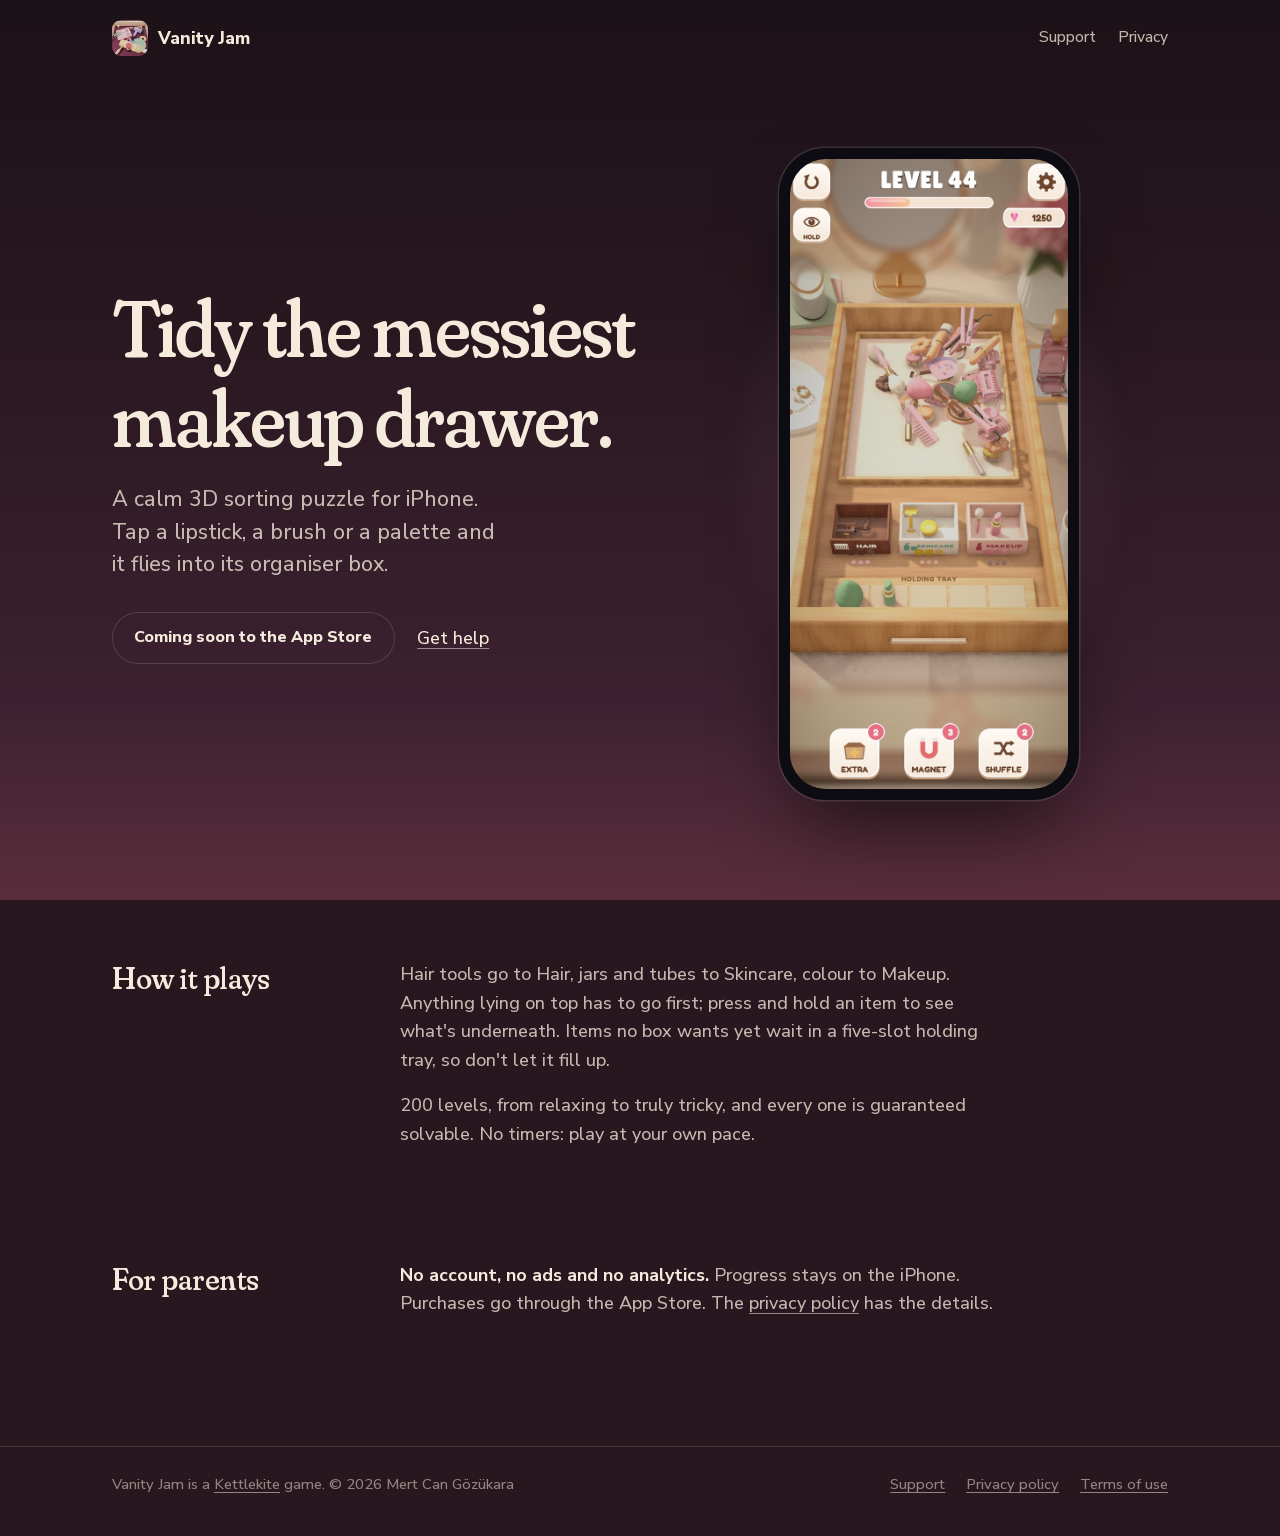
==== index.html @ f61eae86 "vanityjam.kettlekite.com: first version Co-Authored-By: Claude Opus 5.5 <noreply@anthropic.com>" ====
<!doctype html>
<html lang="en">
<head>
<meta charset="utf-8">
<meta name="viewport" content="width=device-width, initial-scale=1">
<title>Vanity Jam</title>
<meta name="description" content="Tidy the messiest makeup drawer: a calm 3D sorting puzzle for iPhone, by Kettlekite.">
<meta name="theme-color" content="#1b1217">
<link rel="icon" href="/assets/icon.png" type="image/png">
<link rel="apple-touch-icon" href="/assets/icon.png">
<link rel="preload" href="/assets/fonts/fraunces-latin.woff2" as="font" type="font/woff2" crossorigin>
<link rel="stylesheet" href="/assets/fonts/fonts.css">
<link rel="stylesheet" href="/assets/kk.css">
<link rel="stylesheet" href="/assets/theme.css">
</head>
<body>
<header class="wrap bar">
  <a class="brand" href="/"><img src="/assets/icon.png" alt="" width="36" height="36">Vanity Jam</a>
  <nav class="nav" aria-label="Site">
    <a href="/support">Support</a>
    <a href="/privacy">Privacy</a>
  </nav>
</header>

<main>
  <section class="wrap hero">
    <div>
      <h1>Tidy the messiest makeup drawer.</h1>
      <p class="lede">A calm 3D sorting puzzle for iPhone. Tap a lipstick, a brush or a palette and it flies into its organiser box.</p>
      <div class="actions">
        <span class="pill ghost">Coming soon to the App Store</span>
        <a href="/support">Get help</a>
      </div>
    </div>
    <div class="stage">
      <div class="phone"><img src="/assets/level.jpg" alt="Level 44 of Vanity Jam: a cluttered drawer of makeup and hair tools above three organiser boxes and a holding tray." width="660" height="1434"></div>
    </div>
  </section>

  <section class="wrap section split">
    <h2>How it plays</h2>
    <div class="body">
      <p>Hair tools go to Hair, jars and tubes to Skincare, colour to Makeup. Anything lying on top has to go first; press and hold an item to see what's underneath. Items no box wants yet wait in a five-slot holding tray, so don't let it fill up.</p>
      <p>200 levels, from relaxing to truly tricky, and every one is guaranteed solvable. No timers: play at your own pace.</p>
    </div>
  </section>

  <section class="wrap section split">
    <h2>For parents</h2>
    <div class="body">
      <p><strong>No account, no ads and no analytics.</strong> Progress stays on the iPhone. Purchases go through the App Store. The <a href="/privacy">privacy policy</a> has the details.</p>
    </div>
  </section>
</main>

<footer class="foot">
  <div class="wrap">
    <p>Vanity Jam is a <a href="https://kettlekite.com">Kettlekite</a> game. © 2026 Mert Can Gözükara</p>
    <ul>
      <li><a href="/support">Support</a></li>
      <li><a href="/privacy">Privacy policy</a></li>
      <li><a href="/terms">Terms of use</a></li>
    </ul>
  </div>
</footer>
</body>
</html>
---- assets/fonts/fonts.css ----
/* Fraunces and Nunito Sans (SIL Open Font License 1.1), self-hosted so no visitor request leaves kettlekite.com. */
@font-face { font-family: "Fraunces"; font-style: normal; font-weight: 400 700; font-display: swap; src: url("/assets/fonts/fraunces-latin-ext.woff2") format("woff2"); unicode-range: U+0100-02BA, U+02BD-02C5, U+02C7-02CC, U+02CE-02D7, U+02DD-02FF, U+0304, U+0308, U+0329, U+1D00-1DBF, U+1E00-1E9F, U+1EF2-1EFF, U+2020, U+20A0-20AB, U+20AD-20C4, U+2113, U+2C60-2C7F, U+A720-A7FF; }
@font-face { font-family: "Fraunces"; font-style: normal; font-weight: 400 700; font-display: swap; src: url("/assets/fonts/fraunces-latin.woff2") format("woff2"); unicode-range: U+0000-00FF, U+0131, U+0152-0153, U+02BB-02BC, U+02C6, U+02DA, U+02DC, U+0304, U+0308, U+0329, U+2000-206F, U+20AC, U+2122, U+2191, U+2193, U+2212, U+2215, U+FEFF, U+FFFD; }
@font-face { font-family: "Nunito Sans"; font-style: normal; font-weight: 400 800; font-display: swap; src: url("/assets/fonts/nunito-sans-latin-ext.woff2") format("woff2"); unicode-range: U+0100-02BA, U+02BD-02C5, U+02C7-02CC, U+02CE-02D7, U+02DD-02FF, U+0304, U+0308, U+0329, U+1D00-1DBF, U+1E00-1E9F, U+1EF2-1EFF, U+2020, U+20A0-20AB, U+20AD-20C4, U+2113, U+2C60-2C7F, U+A720-A7FF; }
@font-face { font-family: "Nunito Sans"; font-style: normal; font-weight: 400 800; font-display: swap; src: url("/assets/fonts/nunito-sans-latin.woff2") format("woff2"); unicode-range: U+0000-00FF, U+0131, U+0152-0153, U+02BB-02BC, U+02C6, U+02DA, U+02DC, U+0304, U+0308, U+0329, U+2000-206F, U+20AC, U+2122, U+2191, U+2193, U+2212, U+2215, U+FEFF, U+FFFD; }
---- assets/kk.css ----
/* Kettlekite shared base: dusk for the ground (the hour the kettle goes on), ivory for the words,
   the kite's gold as the one accent. Every Kettlekite site copies this file (scripts/sync-shared.sh);
   a game site sets its own --glow / --accent in theme.css and nothing else. */
:root {
  --dusk-0: #171b38;
  --dusk-1: #222650;
  --dusk-2: #3a3260;
  --plum: #57405f;
  --ember: #e9a06b;
  --ivory: #f4ebdd;
  --ivory-2: rgba(244, 235, 221, 0.76);
  --ivory-3: rgba(244, 235, 221, 0.52);
  --line: rgba(244, 235, 221, 0.15);
  --well: rgba(244, 235, 221, 0.06);
  --gold: #f2c46b;
  --teal: #7fc8bd;
  --glow: rgba(233, 160, 107, 0.28);
  --accent: var(--gold);
  --measure: 38rem;
  --gutter: clamp(1.25rem, 5vw, 3rem);
  --display: "Fraunces", "Iowan Old Style", "Palatino", Georgia, serif;
  --body: "Nunito Sans", ui-rounded, system-ui, sans-serif;
}

*, *::before, *::after { box-sizing: border-box; }
html { -webkit-text-size-adjust: 100%; text-size-adjust: 100%; color-scheme: dark; }
body {
  margin: 0;
  min-height: 100vh;
  display: flex;
  flex-direction: column;
  font: 500 1.125rem/1.6 var(--body);
  color: var(--ivory);
  background: var(--dusk-1) linear-gradient(180deg, var(--dusk-0) 0%, var(--dusk-1) 34%, var(--dusk-2) 78%, var(--plum) 100%) fixed;
}
img, svg { display: block; max-width: 100%; }
a { color: inherit; text-decoration-thickness: 1px; text-underline-offset: 0.2em; text-decoration-color: var(--ivory-3); }
a:hover { text-decoration-color: var(--accent); }
:focus-visible { outline: 2px solid var(--accent); outline-offset: 3px; border-radius: 6px; }
h1, h2, h3 { margin: 0; line-height: 1.12; text-wrap: balance; font-family: var(--display); font-weight: 500; font-variation-settings: "opsz" 144; }
h1 { letter-spacing: -0.025em; }
h2 { font-size: clamp(1.7rem, 3.6vw, 2.4rem); letter-spacing: -0.015em; }
h3 { font-size: 1.25rem; font-weight: 600; font-variation-settings: "opsz" 36; }
p { margin: 0 0 1rem; }
.wrap { width: 100%; max-width: 72rem; margin: 0 auto; padding: 0 var(--gutter); }
main { flex: 1; }
.lede { color: var(--ivory-2); font-size: clamp(1.15rem, 2.2vw, 1.35rem); line-height: 1.5; max-width: 30ch; }
.quiet { color: var(--ivory-3); font-size: 0.95rem; }

/* Top bar */
.bar { display: flex; align-items: center; justify-content: space-between; gap: 1rem; padding-top: 1.25rem; padding-bottom: 1.25rem; }
.brand { display: inline-flex; align-items: center; gap: 0.6rem; font-weight: 800; font-size: 1.1rem; text-decoration: none; }
.brand img { width: 36px; height: 36px; border-radius: 9px; }
.nav { display: flex; gap: 1.4rem; font-size: 0.98rem; color: var(--ivory-2); }
.nav a { text-decoration: none; }
.nav a:hover { color: var(--ivory); }

/* Buttons: one ivory pill, everything else a plain link */
.actions { display: flex; flex-wrap: wrap; align-items: center; gap: 0.9rem 1.4rem; margin-top: 2rem; }
.pill {
  display: inline-flex; align-items: center; gap: 0.5rem;
  padding: 0.8rem 1.4rem; border-radius: 999px;
  background: var(--ivory); color: #241f2e; font-weight: 800; font-size: 1rem; text-decoration: none;
}
.pill:hover { background: #fff7ea; }
.pill.ghost { background: transparent; color: var(--ivory); box-shadow: inset 0 0 0 1px var(--line); }
.pill.ghost:hover { box-shadow: inset 0 0 0 1px var(--ivory-3); }

/* Status chips, as on mertgozukara.com */
.chip { display: inline-block; padding: 0.22rem 0.7rem; border-radius: 999px; font-size: 0.82rem; font-weight: 700; color: var(--ivory-2); box-shadow: inset 0 0 0 1px var(--line); white-space: nowrap; }
.chip.soon { box-shadow: none; border: 1px dashed var(--ivory-3); }
.chip.live { color: #1f2a26; background: var(--teal); box-shadow: none; }

/* Sections */
.section { padding-top: clamp(3.5rem, 8vw, 6rem); }
.split { display: grid; grid-template-columns: minmax(0, 15rem) minmax(0, 1fr); gap: 1rem 3rem; }
.split > h2 { font-size: clamp(1.6rem, 3vw, 2rem); }
.split .body { max-width: var(--measure); color: var(--ivory-2); }
.split .body strong { color: var(--ivory); font-weight: 700; }

/* Game rows */
.rows { list-style: none; margin: 0; padding: 0; border-top: 1px solid var(--line); }
.row { border-bottom: 1px solid var(--line); }
.row > a, .row > div { display: grid; grid-template-columns: 60px minmax(0, 1fr) auto; gap: 1.1rem; align-items: center; padding: 1.05rem 0.25rem; text-decoration: none; }
.row > a:hover { background: var(--well); border-radius: 14px; }
.row img, .row .icon { width: 60px; height: 60px; border-radius: 15px; }
.row .name { font-weight: 800; font-size: 1.12rem; }
.row .year { color: var(--ivory-3); font-size: 0.85rem; font-weight: 600; margin-left: 0.45rem; }
.row .what { display: block; color: var(--ivory-2); font-size: 0.98rem; line-height: 1.45; }
.row .end { display: flex; align-items: center; gap: 0.8rem; }
.row .go { color: var(--ivory-3); font-size: 1.1rem; }
.row > a:hover .go { color: var(--accent); }

/* Phone frame for real screenshots */
.phone { position: relative; width: min(300px, 72vw); aspect-ratio: 1320 / 2868; border-radius: 46px; padding: 11px; background: #0d0c12; box-shadow: 0 0 0 1.5px rgba(255, 255, 255, 0.12), 0 40px 80px -20px rgba(0, 0, 0, 0.6); }
.phone img { width: 100%; height: 100%; object-fit: cover; border-radius: 36px; }

/* Product hero (game sites) */
.hero { display: grid; grid-template-columns: minmax(0, 1.05fr) minmax(0, 0.95fr); align-items: center; gap: 2rem 3rem; padding-top: clamp(2rem, 6vw, 4.5rem); padding-bottom: clamp(2rem, 6vw, 4rem); }
.hero h1 { font-size: clamp(2.8rem, 7vw, 5rem); margin-bottom: 1.25rem; }
.hero .stage { position: relative; display: grid; place-items: center; }
.hero .stage::before { content: ""; position: absolute; inset: -12% -8%; background: radial-gradient(closest-side, var(--glow), transparent 72%); z-index: -1; }

/* Long-form pages: privacy, terms, support */
.doc { max-width: var(--measure); padding-top: clamp(2rem, 5vw, 3.5rem); padding-bottom: 2rem; }
.doc h1 { font-size: clamp(2.2rem, 5vw, 3.2rem); margin-bottom: 0.6rem; }
.doc h2 { font-size: 1.45rem; margin: 2.2rem 0 0.5rem; }
.doc h3 { margin: 1.6rem 0 0.35rem; }
.doc p, .doc li { color: var(--ivory-2); }
.doc .quiet { margin-bottom: 1.6rem; }

/* Footer */
.foot { margin-top: clamp(4rem, 9vw, 7rem); border-top: 1px solid var(--line); padding-top: 1.6rem; padding-bottom: 2.5rem; font-size: 0.92rem; color: var(--ivory-3); }
.foot .wrap { display: flex; flex-wrap: wrap; justify-content: space-between; gap: 0.8rem 2rem; }
.foot p { margin: 0; }
.foot ul { list-style: none; margin: 0; padding: 0; display: flex; flex-wrap: wrap; gap: 0.4rem 1.3rem; }

@media (max-width: 760px) {
  .hero { grid-template-columns: 1fr; }
  .hero .stage { order: -1; }
  .phone { width: min(240px, 62vw); border-radius: 38px; padding: 9px; }
  .phone img { border-radius: 30px; }
  .split { grid-template-columns: 1fr; }
  .row > a, .row > div { grid-template-columns: 52px minmax(0, 1fr); }
  .row img, .row .icon { width: 52px; height: 52px; border-radius: 13px; }
  .row .end { grid-column: 2; }
  .nav { gap: 1rem; }
}
@media (prefers-reduced-motion: reduce) { *, *::before, *::after { animation: none !important; transition: none !important; } }
---- assets/theme.css ----
/* Vanity Jam: the drawer's own evening, cocoa and plum, with the blush of its lipsticks as the glow.
   Only colour tokens live here; layout comes from the shared kk.css. */
:root {
  --dusk-0: #1b1217;
  --dusk-1: #28171f;
  --dusk-2: #3d2130;
  --plum: #5a2e3c;
  --glow: rgba(242, 170, 186, 0.32);
  --accent: #f4b3c2;
  --teal: #a9dcc0;
}
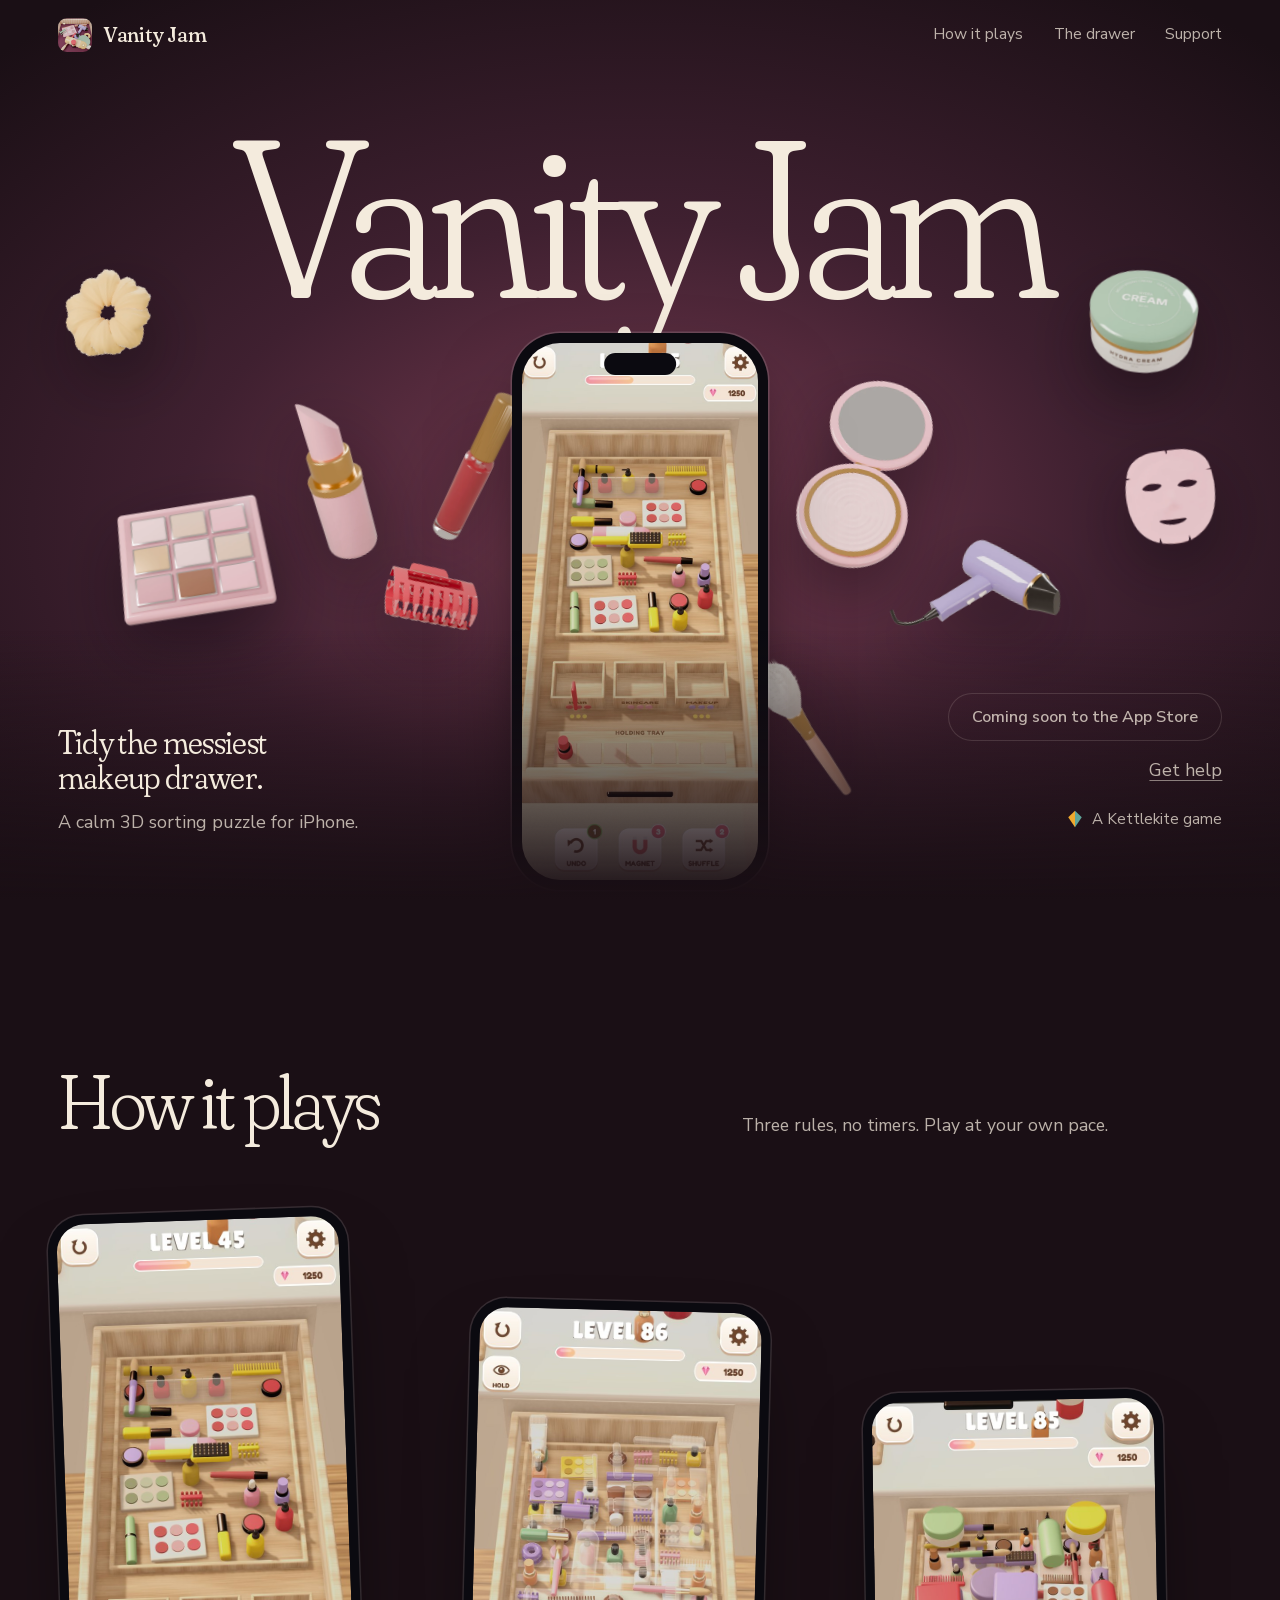
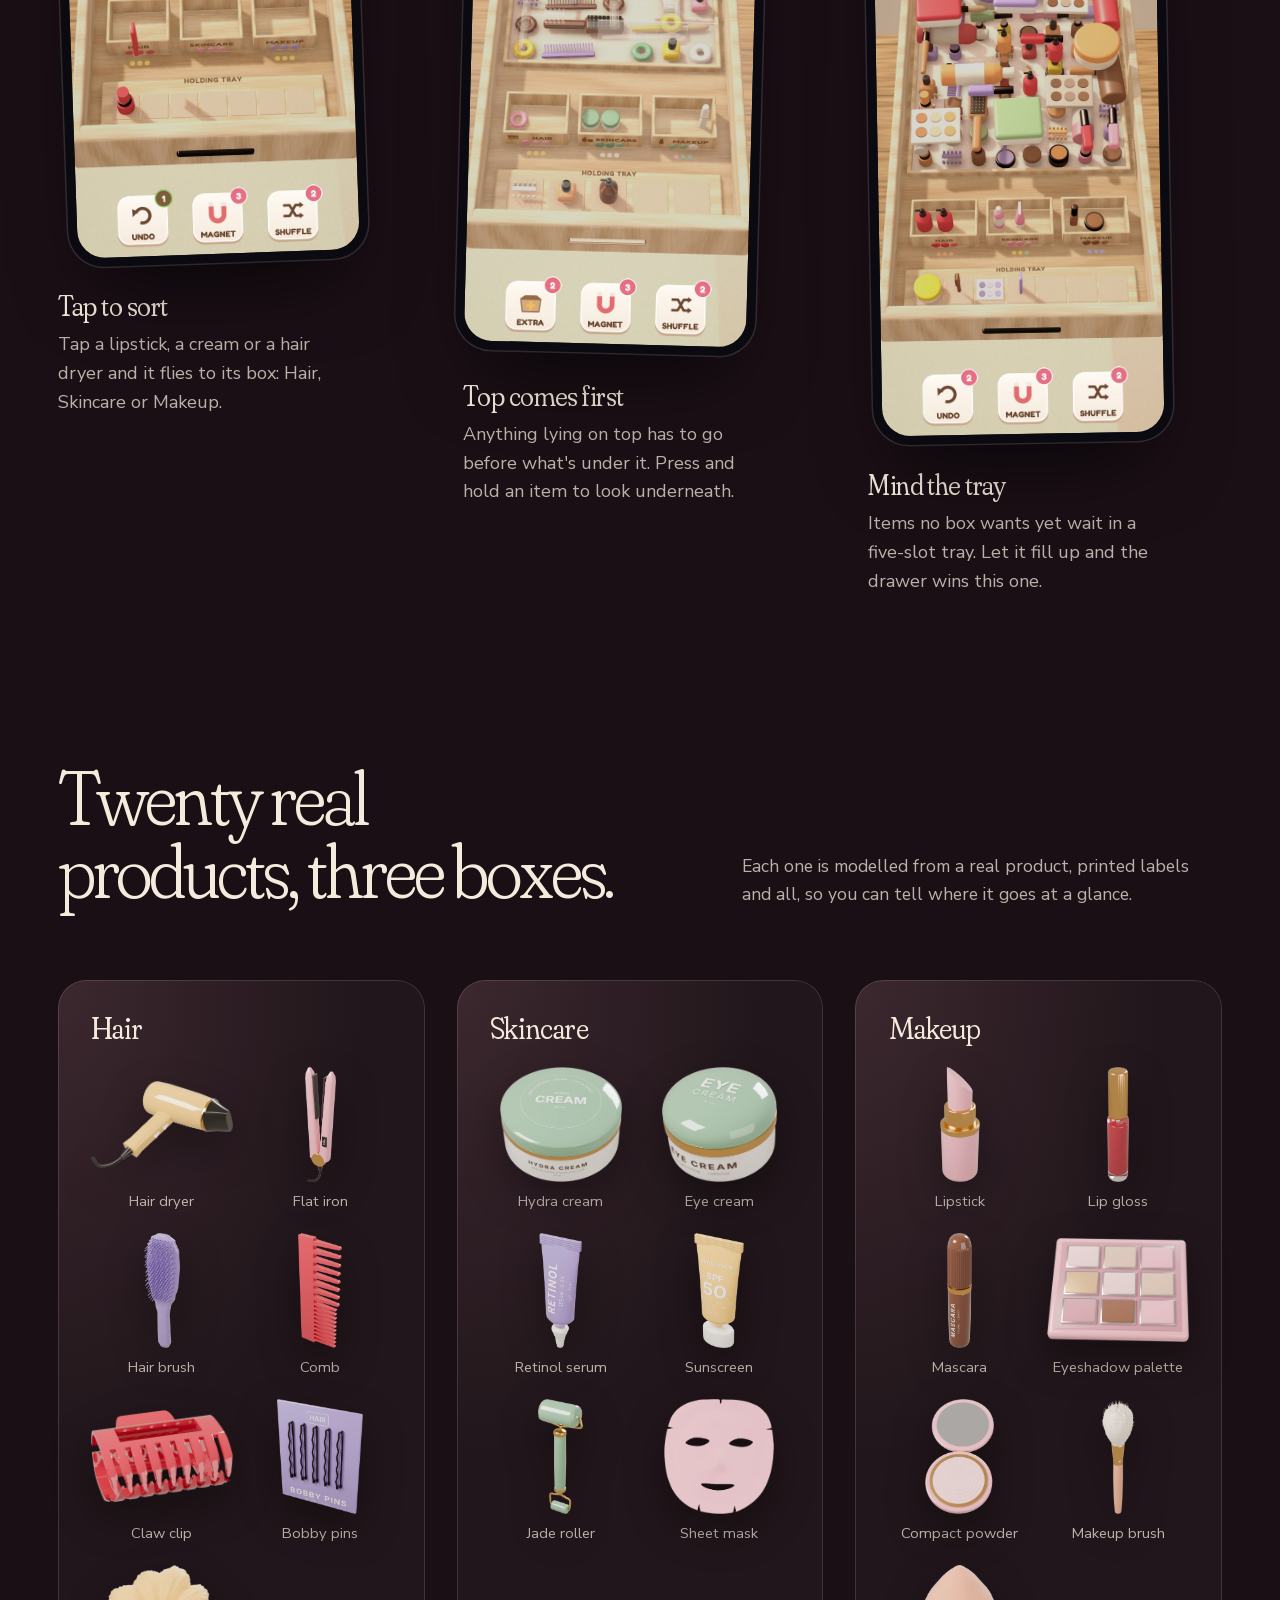
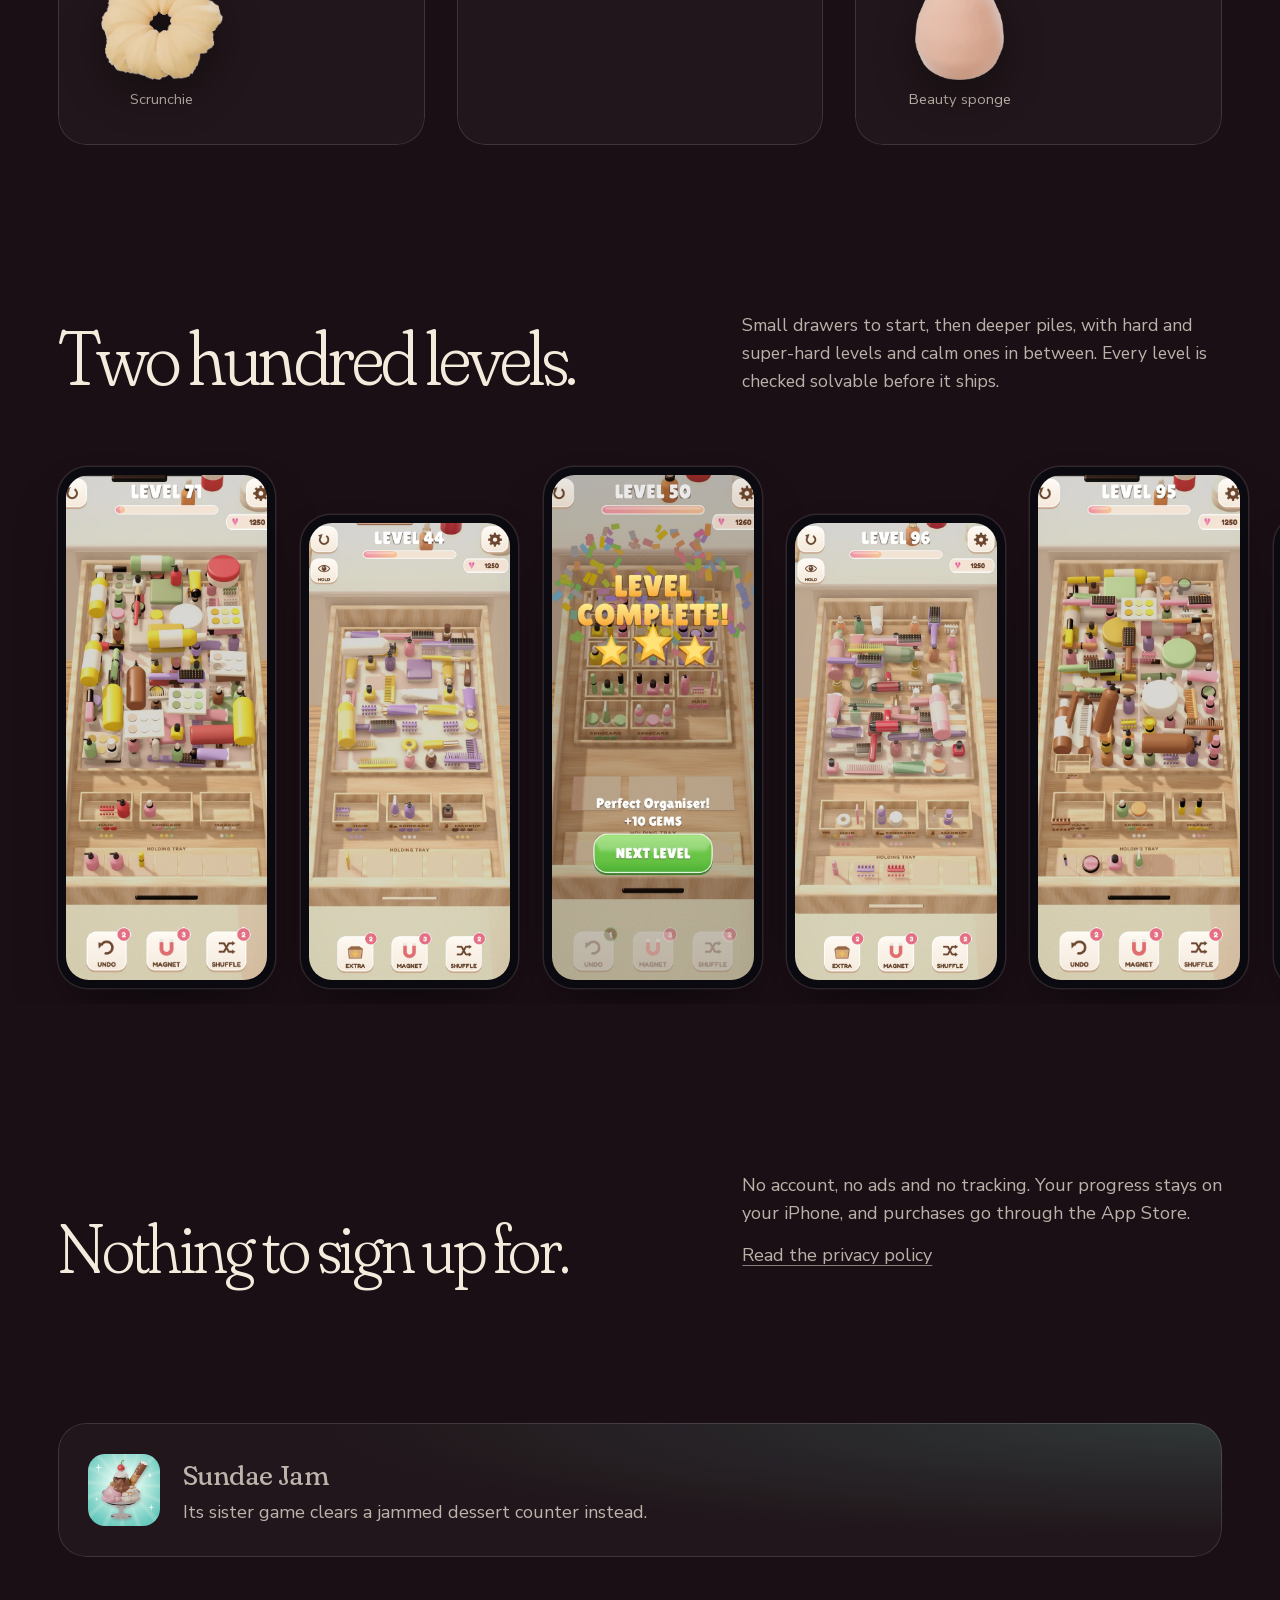
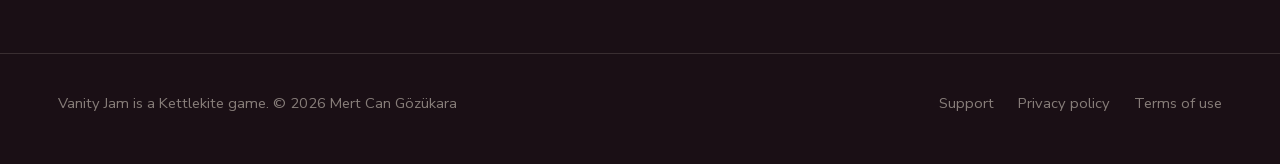
==== commit b3f520f5: "Product page redone: the name behind a live phone, the game's own pieces, its levels - hero: the gam" ====
--- a/index.html
+++ b/index.html
@@ -2,54 +2,147 @@
 <html lang="en">
 <head>
 <meta charset="utf-8">
-<meta name="viewport" content="width=device-width, initial-scale=1">
+<meta name="viewport" content="width=device-width, initial-scale=1, viewport-fit=cover">
 <title>Vanity Jam</title>
 <meta name="description" content="Tidy the messiest makeup drawer: a calm 3D sorting puzzle for iPhone, by Kettlekite.">
-<meta name="theme-color" content="#1b1217">
+<meta name="theme-color" content="#1a0f15">
+<meta property="og:title" content="Vanity Jam">
+<meta property="og:description" content="Tidy the messiest makeup drawer: a calm 3D sorting puzzle for iPhone.">
+<meta property="og:image" content="https://vanityjam.kettlekite.com/assets/media/og.jpg">
+<meta name="twitter:card" content="summary_large_image">
 <link rel="icon" href="/assets/icon.png" type="image/png">
 <link rel="apple-touch-icon" href="/assets/icon.png">
 <link rel="preload" href="/assets/fonts/fraunces-latin.woff2" as="font" type="font/woff2" crossorigin>
 <link rel="stylesheet" href="/assets/fonts/fonts.css">
 <link rel="stylesheet" href="/assets/kk.css">
+<link rel="stylesheet" href="/assets/game.css">
 <link rel="stylesheet" href="/assets/theme.css">
 </head>
 <body>
-<header class="wrap bar">
-  <a class="brand" href="/"><img src="/assets/icon.png" alt="" width="36" height="36">Vanity Jam</a>
+<header class="bar">
+  <a class="brand" href="/"><img src="/assets/icon.png" alt="" width="34" height="34">Vanity Jam</a>
   <nav class="nav" aria-label="Site">
+    <a href="#how">How it plays</a>
+    <a href="#drawer">The drawer</a>
     <a href="/support">Support</a>
-    <a href="/privacy">Privacy</a>
   </nav>
 </header>
 
 <main>
-  <section class="wrap hero">
-    <div>
-      <h1>Tidy the messiest makeup drawer.</h1>
-      <p class="lede">A calm 3D sorting puzzle for iPhone. Tap a lipstick, a brush or a palette and it flies into its organiser box.</p>
-      <div class="actions">
-        <span class="pill ghost">Coming soon to the App Store</span>
-        <a href="/support">Get help</a>
+  <section class="g-hero">
+    <h1 class="g-name">Vanity Jam</h1>
+    <div class="g-scene" aria-hidden="true">
+      <img class="float" src="/assets/media/items/scrunchie_butter.webp" alt="" style="--x:5%;--y:30%;--w:7%;--d:1.8;--r:-18deg">
+      <img class="float" src="/assets/media/items/lipstick_pink.webp" alt="" style="--x:24%;--y:44%;--w:4.4%;--d:1.4;--r:-16deg">
+      <img class="float" src="/assets/media/items/palette_pink.webp" alt="" style="--x:9%;--y:56%;--w:12%;--d:1.1;--r:-10deg">
+      <img class="float" src="/assets/media/items/clip_coral.webp" alt="" style="--x:30%;--y:63%;--w:7.5%;--d:1.5;--r:20deg">
+      <img class="float" src="/assets/media/items/gloss_coral.webp" alt="" style="--x:36%;--y:43%;--w:2.4%;--d:0.6;--r:26deg">
+      <img class="float" src="/assets/media/items/compact_pink.webp" alt="" style="--x:63%;--y:42%;--w:9%;--d:0.8;--r:14deg">
+      <img class="float" src="/assets/media/items/jar_sage.webp" alt="" style="--x:85%;--y:30%;--w:8.5%;--d:1.6;--r:6deg">
+      <img class="float" src="/assets/media/items/dryer_lavender.webp" alt="" style="--x:70%;--y:60%;--w:13%;--d:0.9;--r:12deg">
+      <img class="float" src="/assets/media/items/mask_pink.webp" alt="" style="--x:88%;--y:50%;--w:7%;--d:0.7;--r:-8deg">
+      <img class="float" src="/assets/media/items/brush_peach.webp" alt="" style="--x:61%;--y:72%;--w:3.6%;--d:1.2;--r:-34deg">
+    </div>
+    <div class="g-device"><div class="phone"><video src="/assets/media/demo.mp4" poster="/assets/media/sort.jpg" autoplay muted loop playsinline aria-label="A level of Vanity Jam being played"></video></div></div>
+    <div class="g-copy wrap">
+      <div>
+        <p class="g-lede">Tidy the messiest makeup drawer.</p>
+        <p class="g-sub">A calm 3D sorting puzzle for iPhone.</p>
       </div>
-    </div>
-    <div class="stage">
-      <div class="phone"><img src="/assets/level.jpg" alt="Level 44 of Vanity Jam: a cluttered drawer of makeup and hair tools above three organiser boxes and a holding tray." width="660" height="1434"></div>
+      <div class="g-cta">
+        <div class="actions"><span class="btn soon">Coming soon to the App Store</span></div>
+        <a class="help" href="/support">Get help</a><br>
+        <a class="studio-mark" href="https://kettlekite.com"><svg viewBox="0 0 64 64" aria-hidden="true"><path d="M32 3 L56 26 L32 61 Z" fill="#5fa59a"/><path d="M32 3 L8 26 L32 61 Z" fill="#f0a92e"/></svg>A Kettlekite game</a>
+      </div>
     </div>
   </section>
 
-  <section class="wrap section split">
-    <h2>How it plays</h2>
-    <div class="body">
-      <p>Hair tools go to Hair, jars and tubes to Skincare, colour to Makeup. Anything lying on top has to go first; press and hold an item to see what's underneath. Items no box wants yet wait in a five-slot holding tray, so don't let it fill up.</p>
-      <p>200 levels, from relaxing to truly tricky, and every one is guaranteed solvable. No timers: play at your own pace.</p>
+  <section class="g-section wrap" id="how" aria-labelledby="how-title">
+    <div class="g-head rise">
+      <h2 id="how-title">How it plays</h2>
+      <p>Three rules, no timers. Play at your own pace.</p>
+    </div>
+    <ol class="beats">
+      <li class="beat rise" style="--tilt:-2deg"><div class="shot"><img src="/assets/media/sort.jpg" alt="A drawer of makeup and hair tools above three organiser boxes marked Hair, Skincare and Makeup." loading="lazy"></div>
+        <h3>Tap to sort</h3><p>Tap a lipstick, a cream or a hair dryer and it flies to its box: Hair, Skincare or Makeup.</p></li>
+      <li class="beat rise" style="--tilt:1.5deg"><div class="shot"><img src="/assets/media/peek.jpg" alt="A crowded drawer with the press-and-hold peek button at the top left." loading="lazy"></div>
+        <h3>Top comes first</h3><p>Anything lying on top has to go before what's under it. Press and hold an item to look underneath.</p></li>
+      <li class="beat rise" style="--tilt:-1deg"><div class="shot"><img src="/assets/media/tray.jpg" alt="The five-slot holding tray under the boxes, partly filled." loading="lazy"></div>
+        <h3>Mind the tray</h3><p>Items no box wants yet wait in a five-slot tray. Let it fill up and the drawer wins this one.</p></li>
+    </ol>
+  </section>
+
+  <section class="g-section wrap" id="drawer" aria-labelledby="drawer-title">
+    <div class="g-head rise">
+      <h2 id="drawer-title">Twenty real products, three boxes.</h2>
+      <p>Each one is modelled from a real product, printed labels and all, so you can tell where it goes at a glance.</p>
+    </div>
+    <div class="shelf">
+      <section class="rise" aria-labelledby="box-hair"><h3 id="box-hair">Hair</h3>
+        <ul class="items">
+          <li><img src="/assets/media/items/dryer_butter.webp" alt="" loading="lazy">Hair dryer</li>
+          <li><img src="/assets/media/items/flatiron_pink.webp" alt="" loading="lazy">Flat iron</li>
+          <li><img src="/assets/media/items/hairbrush_lavender.webp" alt="" loading="lazy">Hair brush</li>
+          <li><img src="/assets/media/items/comb_coral.webp" alt="" loading="lazy">Comb</li>
+          <li><img src="/assets/media/items/clip_coral.webp" alt="" loading="lazy">Claw clip</li>
+          <li><img src="/assets/media/items/pins_lavender.webp" alt="" loading="lazy">Bobby pins</li>
+          <li><img src="/assets/media/items/scrunchie_butter.webp" alt="" loading="lazy">Scrunchie</li>
+        </ul>
+      </section>
+      <section class="rise" aria-labelledby="box-skin"><h3 id="box-skin">Skincare</h3>
+        <ul class="items">
+          <li><img src="/assets/media/items/jar_sage.webp" alt="" loading="lazy">Hydra cream</li>
+          <li><img src="/assets/media/items/eyecream_sage.webp" alt="" loading="lazy">Eye cream</li>
+          <li><img src="/assets/media/items/retinol_lavender.webp" alt="" loading="lazy">Retinol serum</li>
+          <li><img src="/assets/media/items/sunscreen_butter.webp" alt="" loading="lazy">Sunscreen</li>
+          <li><img src="/assets/media/items/roller_sage.webp" alt="" loading="lazy">Jade roller</li>
+          <li><img src="/assets/media/items/mask_pink.webp" alt="" loading="lazy">Sheet mask</li>
+        </ul>
+      </section>
+      <section class="rise" aria-labelledby="box-makeup"><h3 id="box-makeup">Makeup</h3>
+        <ul class="items">
+          <li><img src="/assets/media/items/lipstick_pink.webp" alt="" loading="lazy">Lipstick</li>
+          <li><img src="/assets/media/items/gloss_coral.webp" alt="" loading="lazy">Lip gloss</li>
+          <li><img src="/assets/media/items/mascara_caramel.webp" alt="" loading="lazy">Mascara</li>
+          <li><img src="/assets/media/items/palette_pink.webp" alt="" loading="lazy">Eyeshadow palette</li>
+          <li><img src="/assets/media/items/compact_pink.webp" alt="" loading="lazy">Compact powder</li>
+          <li><img src="/assets/media/items/brush_peach.webp" alt="" loading="lazy">Makeup brush</li>
+          <li><img src="/assets/media/items/sponge_peach.webp" alt="" loading="lazy">Beauty sponge</li>
+        </ul>
+      </section>
     </div>
   </section>
 
-  <section class="wrap section split">
-    <h2>For parents</h2>
-    <div class="body">
-      <p><strong>No account, no ads and no analytics.</strong> Progress stays on the iPhone. Purchases go through the App Store. The <a href="/privacy">privacy policy</a> has the details.</p>
+  <section class="g-section levels" id="levels" aria-labelledby="levels-title">
+    <div class="wrap">
+      <div class="g-head rise">
+        <h2 id="levels-title">Two hundred levels.</h2>
+        <p>Small drawers to start, then deeper piles, with hard and super-hard levels and calm ones in between. Every level is checked solvable before it ships.</p>
+      </div>
     </div>
+    <div class="strip" aria-label="Screens from levels across the game">
+      <figure><img src="/assets/media/dense.jpg" alt="Level 71, a dense drawer." loading="lazy"></figure>
+      <figure><img src="/assets/media/l044.jpg" alt="Level 44." loading="lazy"></figure>
+      <figure><img src="/assets/media/win.jpg" alt="Level complete, three stars." loading="lazy"></figure>
+      <figure><img src="/assets/media/l096.jpg" alt="Level 96." loading="lazy"></figure>
+      <figure><img src="/assets/media/boosters.jpg" alt="Level 95 with boosters at the bottom." loading="lazy"></figure>
+      <figure><img src="/assets/media/l121.jpg" alt="Level 121." loading="lazy"></figure>
+      <figure><img src="/assets/media/l171.jpg" alt="Level 171." loading="lazy"></figure>
+    </div>
+  </section>
+
+  <section class="g-section wrap" aria-labelledby="calm-title">
+    <div class="calm rise">
+      <h2 id="calm-title">Nothing to sign up for.</h2>
+      <div>
+        <p>No account, no ads and no tracking. Your progress stays on your iPhone, and purchases go through the App Store.</p>
+        <p><a href="/privacy">Read the privacy policy</a></p>
+      </div>
+    </div>
+    <a class="sister rise" href="https://sundaejam.kettlekite.com">
+      <img src="/assets/media/sundae-icon.png" alt="" width="72" height="72">
+      <span><strong>Sundae Jam</strong><span>Its sister game clears a jammed dessert counter instead.</span></span>
+    </a>
   </section>
 </main>
 
@@ -63,5 +156,6 @@
     </ul>
   </div>
 </footer>
+<script src="/assets/game.js" defer></script>
 </body>
 </html>
--- a/assets/fonts/fonts.css
+++ b/assets/fonts/fonts.css
@@ -1,5 +1,5 @@
 /* Fraunces and Nunito Sans (SIL Open Font License 1.1), self-hosted so no visitor request leaves kettlekite.com. */
-@font-face { font-family: "Fraunces"; font-style: normal; font-weight: 400 700; font-display: swap; src: url("/assets/fonts/fraunces-latin-ext.woff2") format("woff2"); unicode-range: U+0100-02BA, U+02BD-02C5, U+02C7-02CC, U+02CE-02D7, U+02DD-02FF, U+0304, U+0308, U+0329, U+1D00-1DBF, U+1E00-1E9F, U+1EF2-1EFF, U+2020, U+20A0-20AB, U+20AD-20C4, U+2113, U+2C60-2C7F, U+A720-A7FF; }
-@font-face { font-family: "Fraunces"; font-style: normal; font-weight: 400 700; font-display: swap; src: url("/assets/fonts/fraunces-latin.woff2") format("woff2"); unicode-range: U+0000-00FF, U+0131, U+0152-0153, U+02BB-02BC, U+02C6, U+02DA, U+02DC, U+0304, U+0308, U+0329, U+2000-206F, U+20AC, U+2122, U+2191, U+2193, U+2212, U+2215, U+FEFF, U+FFFD; }
+@font-face { font-family: "Fraunces"; font-style: normal; font-weight: 100 900; font-display: swap; src: url("/assets/fonts/fraunces-latin-ext.woff2") format("woff2"); unicode-range: U+0100-02BA, U+02BD-02C5, U+02C7-02CC, U+02CE-02D7, U+02DD-02FF, U+0304, U+0308, U+0329, U+1D00-1DBF, U+1E00-1E9F, U+1EF2-1EFF, U+2020, U+20A0-20AB, U+20AD-20C4, U+2113, U+2C60-2C7F, U+A720-A7FF; }
+@font-face { font-family: "Fraunces"; font-style: normal; font-weight: 100 900; font-display: swap; src: url("/assets/fonts/fraunces-latin.woff2") format("woff2"); unicode-range: U+0000-00FF, U+0131, U+0152-0153, U+02BB-02BC, U+02C6, U+02DA, U+02DC, U+0304, U+0308, U+0329, U+2000-206F, U+20AC, U+2122, U+2191, U+2193, U+2212, U+2215, U+FEFF, U+FFFD; }
 @font-face { font-family: "Nunito Sans"; font-style: normal; font-weight: 400 800; font-display: swap; src: url("/assets/fonts/nunito-sans-latin-ext.woff2") format("woff2"); unicode-range: U+0100-02BA, U+02BD-02C5, U+02C7-02CC, U+02CE-02D7, U+02DD-02FF, U+0304, U+0308, U+0329, U+1D00-1DBF, U+1E00-1E9F, U+1EF2-1EFF, U+2020, U+20A0-20AB, U+20AD-20C4, U+2113, U+2C60-2C7F, U+A720-A7FF; }
 @font-face { font-family: "Nunito Sans"; font-style: normal; font-weight: 400 800; font-display: swap; src: url("/assets/fonts/nunito-sans-latin.woff2") format("woff2"); unicode-range: U+0000-00FF, U+0131, U+0152-0153, U+02BB-02BC, U+02C6, U+02DA, U+02DC, U+0304, U+0308, U+0329, U+2000-206F, U+20AC, U+2122, U+2191, U+2193, U+2212, U+2215, U+FEFF, U+FFFD; }
--- a/assets/kk.css
+++ b/assets/kk.css
@@ -1,129 +1,115 @@
-/* Kettlekite shared base: dusk for the ground (the hour the kettle goes on), ivory for the words,
-   the kite's gold as the one accent. Every Kettlekite site copies this file (scripts/sync-shared.sh);
-   a game site sets its own --glow / --accent in theme.css and nothing else. */
+/* Kettlekite shared base: the sky at the hour the kettle goes on. Night and dusk for the ground,
+   ivory for the words, the kite's gold and teal only on the kite itself. Every Kettlekite site
+   copies this file (scripts/sync-shared.sh); a game site sets its own colours in theme.css. */
 :root {
-  --dusk-0: #171b38;
-  --dusk-1: #222650;
-  --dusk-2: #3a3260;
+  --night: #0d0f22;
+  --dusk: #1d2150;
+  --dusk-2: #2d2a5c;
   --plum: #57405f;
   --ember: #e9a06b;
   --ivory: #f4ebdd;
-  --ivory-2: rgba(244, 235, 221, 0.76);
-  --ivory-3: rgba(244, 235, 221, 0.52);
-  --line: rgba(244, 235, 221, 0.15);
-  --well: rgba(244, 235, 221, 0.06);
-  --gold: #f2c46b;
-  --teal: #7fc8bd;
-  --glow: rgba(233, 160, 107, 0.28);
-  --accent: var(--gold);
-  --measure: 38rem;
-  --gutter: clamp(1.25rem, 5vw, 3rem);
+  --ivory-2: rgba(244, 235, 221, 0.74);
+  --ivory-3: rgba(244, 235, 221, 0.5);
+  --line: rgba(244, 235, 221, 0.14);
+  --gold: #f0a92e;
+  --teal: #5fa59a;
+  --bg: var(--night);
+  --ink: #1a1424; /* type on ivory */
   --display: "Fraunces", "Iowan Old Style", "Palatino", Georgia, serif;
   --body: "Nunito Sans", ui-rounded, system-ui, sans-serif;
+  --gutter: clamp(1.25rem, 4.5vw, 4rem);
+  --max: 92rem;
+  --measure: 38rem;
+  --ease: cubic-bezier(0.22, 1, 0.36, 1);
 }
 
 *, *::before, *::after { box-sizing: border-box; }
-html { -webkit-text-size-adjust: 100%; text-size-adjust: 100%; color-scheme: dark; }
+html { -webkit-text-size-adjust: 100%; text-size-adjust: 100%; color-scheme: dark; scroll-behavior: smooth; }
 body {
   margin: 0;
   min-height: 100vh;
-  display: flex;
-  flex-direction: column;
-  font: 500 1.125rem/1.6 var(--body);
+  font: 400 1.125rem/1.6 var(--body);
   color: var(--ivory);
-  background: var(--dusk-1) linear-gradient(180deg, var(--dusk-0) 0%, var(--dusk-1) 34%, var(--dusk-2) 78%, var(--plum) 100%) fixed;
+  background: var(--bg);
+  overflow-x: clip;
+  -webkit-font-smoothing: antialiased;
 }
-img, svg { display: block; max-width: 100%; }
-a { color: inherit; text-decoration-thickness: 1px; text-underline-offset: 0.2em; text-decoration-color: var(--ivory-3); }
-a:hover { text-decoration-color: var(--accent); }
-:focus-visible { outline: 2px solid var(--accent); outline-offset: 3px; border-radius: 6px; }
-h1, h2, h3 { margin: 0; line-height: 1.12; text-wrap: balance; font-family: var(--display); font-weight: 500; font-variation-settings: "opsz" 144; }
-h1 { letter-spacing: -0.025em; }
-h2 { font-size: clamp(1.7rem, 3.6vw, 2.4rem); letter-spacing: -0.015em; }
-h3 { font-size: 1.25rem; font-weight: 600; font-variation-settings: "opsz" 36; }
-p { margin: 0 0 1rem; }
-.wrap { width: 100%; max-width: 72rem; margin: 0 auto; padding: 0 var(--gutter); }
-main { flex: 1; }
-.lede { color: var(--ivory-2); font-size: clamp(1.15rem, 2.2vw, 1.35rem); line-height: 1.5; max-width: 30ch; }
+img, svg, video { display: block; max-width: 100%; }
+a { color: inherit; text-decoration-thickness: 1px; text-underline-offset: 0.22em; text-decoration-color: var(--ivory-3); }
+a:hover { text-decoration-color: currentColor; }
+:focus-visible { outline: 2px solid var(--ivory); outline-offset: 4px; border-radius: 6px; }
+h1, h2, h3 { margin: 0; font-family: var(--display); font-weight: 340; line-height: 1.02; letter-spacing: -0.02em; text-wrap: balance; font-variation-settings: "opsz" 144; }
+p { margin: 0 0 1rem; text-wrap: pretty; }
+.wrap { width: 100%; max-width: var(--max); margin: 0 auto; padding: 0 var(--gutter); }
 .quiet { color: var(--ivory-3); font-size: 0.95rem; }
+.sr { position: absolute; width: 1px; height: 1px; overflow: hidden; clip: rect(0 0 0 0); white-space: nowrap; }
 
-/* Top bar */
-.bar { display: flex; align-items: center; justify-content: space-between; gap: 1rem; padding-top: 1.25rem; padding-bottom: 1.25rem; }
-.brand { display: inline-flex; align-items: center; gap: 0.6rem; font-weight: 800; font-size: 1.1rem; text-decoration: none; }
-.brand img { width: 36px; height: 36px; border-radius: 9px; }
-.nav { display: flex; gap: 1.4rem; font-size: 0.98rem; color: var(--ivory-2); }
+/* Top bar. Fixed over the page; it gains a veil once the page has scrolled. */
+.bar {
+  position: fixed; inset: 0 0 auto 0; z-index: 50;
+  display: flex; align-items: center; justify-content: space-between; gap: 1rem;
+  padding: 1.1rem var(--gutter);
+  transition: background 0.5s var(--ease), padding 0.5s var(--ease);
+}
+/* long pages have no script to veil the bar, so it is veiled from the start */
+.bar.veiled, body:has(.doc) .bar { background: color-mix(in srgb, var(--bg) 78%, transparent); backdrop-filter: blur(14px); -webkit-backdrop-filter: blur(14px); padding-top: 0.75rem; padding-bottom: 0.75rem; }
+.brand { display: inline-flex; align-items: center; gap: 0.7rem; text-decoration: none; font-family: var(--display); font-weight: 450; font-size: 1.3rem; letter-spacing: -0.01em; font-variation-settings: "opsz" 48; }
+.brand img { width: 34px; height: 34px; border-radius: 9px; }
+.brand .kite { width: 22px; height: 22px; }
+.nav { display: flex; gap: clamp(1rem, 2.4vw, 2.2rem); font-size: 0.98rem; color: var(--ivory-2); }
 .nav a { text-decoration: none; }
 .nav a:hover { color: var(--ivory); }
 
-/* Buttons: one ivory pill, everything else a plain link */
-.actions { display: flex; flex-wrap: wrap; align-items: center; gap: 0.9rem 1.4rem; margin-top: 2rem; }
-.pill {
-  display: inline-flex; align-items: center; gap: 0.5rem;
-  padding: 0.8rem 1.4rem; border-radius: 999px;
-  background: var(--ivory); color: #241f2e; font-weight: 800; font-size: 1rem; text-decoration: none;
+/* Buttons: one solid ivory pill per view, everything else outlined or a plain link */
+.btn {
+  display: inline-flex; align-items: center; justify-content: center; gap: 0.55rem;
+  min-height: 3rem; padding: 0.8rem 1.5rem; border-radius: 999px;
+  font: 600 1rem/1 var(--body); text-decoration: none; white-space: nowrap;
+  transition: background 0.3s var(--ease), color 0.3s var(--ease), box-shadow 0.3s var(--ease), transform 0.3s var(--ease);
 }
-.pill:hover { background: #fff7ea; }
-.pill.ghost { background: transparent; color: var(--ivory); box-shadow: inset 0 0 0 1px var(--line); }
-.pill.ghost:hover { box-shadow: inset 0 0 0 1px var(--ivory-3); }
-
-/* Status chips, as on mertgozukara.com */
-.chip { display: inline-block; padding: 0.22rem 0.7rem; border-radius: 999px; font-size: 0.82rem; font-weight: 700; color: var(--ivory-2); box-shadow: inset 0 0 0 1px var(--line); white-space: nowrap; }
-.chip.soon { box-shadow: none; border: 1px dashed var(--ivory-3); }
-.chip.live { color: #1f2a26; background: var(--teal); box-shadow: none; }
-
-/* Sections */
-.section { padding-top: clamp(3.5rem, 8vw, 6rem); }
-.split { display: grid; grid-template-columns: minmax(0, 15rem) minmax(0, 1fr); gap: 1rem 3rem; }
-.split > h2 { font-size: clamp(1.6rem, 3vw, 2rem); }
-.split .body { max-width: var(--measure); color: var(--ivory-2); }
-.split .body strong { color: var(--ivory); font-weight: 700; }
-
-/* Game rows */
-.rows { list-style: none; margin: 0; padding: 0; border-top: 1px solid var(--line); }
-.row { border-bottom: 1px solid var(--line); }
-.row > a, .row > div { display: grid; grid-template-columns: 60px minmax(0, 1fr) auto; gap: 1.1rem; align-items: center; padding: 1.05rem 0.25rem; text-decoration: none; }
-.row > a:hover { background: var(--well); border-radius: 14px; }
-.row img, .row .icon { width: 60px; height: 60px; border-radius: 15px; }
-.row .name { font-weight: 800; font-size: 1.12rem; }
-.row .year { color: var(--ivory-3); font-size: 0.85rem; font-weight: 600; margin-left: 0.45rem; }
-.row .what { display: block; color: var(--ivory-2); font-size: 0.98rem; line-height: 1.45; }
-.row .end { display: flex; align-items: center; gap: 0.8rem; }
-.row .go { color: var(--ivory-3); font-size: 1.1rem; }
-.row > a:hover .go { color: var(--accent); }
-
-/* Phone frame for real screenshots */
-.phone { position: relative; width: min(300px, 72vw); aspect-ratio: 1320 / 2868; border-radius: 46px; padding: 11px; background: #0d0c12; box-shadow: 0 0 0 1.5px rgba(255, 255, 255, 0.12), 0 40px 80px -20px rgba(0, 0, 0, 0.6); }
-.phone img { width: 100%; height: 100%; object-fit: cover; border-radius: 36px; }
-
-/* Product hero (game sites) */
-.hero { display: grid; grid-template-columns: minmax(0, 1.05fr) minmax(0, 0.95fr); align-items: center; gap: 2rem 3rem; padding-top: clamp(2rem, 6vw, 4.5rem); padding-bottom: clamp(2rem, 6vw, 4rem); }
-.hero h1 { font-size: clamp(2.8rem, 7vw, 5rem); margin-bottom: 1.25rem; }
-.hero .stage { position: relative; display: grid; place-items: center; }
-.hero .stage::before { content: ""; position: absolute; inset: -12% -8%; background: radial-gradient(closest-side, var(--glow), transparent 72%); z-index: -1; }
+.btn.solid { background: var(--ivory); color: var(--ink); }
+.btn.solid:hover { background: #fff8ee; transform: translateY(-1px); }
+.btn.line { color: var(--ivory); box-shadow: inset 0 0 0 1px var(--ivory-3); }
+.btn.line:hover { box-shadow: inset 0 0 0 1px var(--ivory); }
+.btn.soon { color: var(--ivory-2); box-shadow: inset 0 0 0 1px var(--line); cursor: default; }
 
 /* Long-form pages: privacy, terms, support */
-.doc { max-width: var(--measure); padding-top: clamp(2rem, 5vw, 3.5rem); padding-bottom: 2rem; }
-.doc h1 { font-size: clamp(2.2rem, 5vw, 3.2rem); margin-bottom: 0.6rem; }
-.doc h2 { font-size: 1.45rem; margin: 2.2rem 0 0.5rem; }
-.doc h3 { margin: 1.6rem 0 0.35rem; }
+.doc { max-width: var(--measure); padding-top: clamp(7rem, 14vw, 10rem); padding-bottom: 3rem; }
+.doc h1 { font-size: clamp(2.6rem, 6vw, 4rem); margin-bottom: 0.8rem; }
+.doc h2 { font-size: 1.6rem; margin: 2.6rem 0 0.6rem; font-weight: 400; }
+.doc h3 { font-family: var(--body); font-size: 1.05rem; font-weight: 700; letter-spacing: 0; margin: 1.6rem 0 0.35rem; }
 .doc p, .doc li { color: var(--ivory-2); }
-.doc .quiet { margin-bottom: 1.6rem; }
+.doc .quiet { margin-bottom: 2rem; }
+.doc a { text-decoration-color: var(--ivory-3); }
 
 /* Footer */
-.foot { margin-top: clamp(4rem, 9vw, 7rem); border-top: 1px solid var(--line); padding-top: 1.6rem; padding-bottom: 2.5rem; font-size: 0.92rem; color: var(--ivory-3); }
-.foot .wrap { display: flex; flex-wrap: wrap; justify-content: space-between; gap: 0.8rem 2rem; }
+.foot { position: relative; border-top: 1px solid var(--line); padding: 2.4rem 0 3rem; font-size: 0.92rem; color: var(--ivory-3); }
+.foot .wrap { display: flex; flex-wrap: wrap; justify-content: space-between; gap: 1rem 2.5rem; }
 .foot p { margin: 0; }
-.foot ul { list-style: none; margin: 0; padding: 0; display: flex; flex-wrap: wrap; gap: 0.4rem 1.3rem; }
+.foot ul { list-style: none; margin: 0; padding: 0; display: flex; flex-wrap: wrap; gap: 0.4rem 1.5rem; }
+.foot a { text-decoration: none; }
+.foot a:hover { color: var(--ivory); }
+
+/* Phone frame for real screen recordings */
+.phone {
+  position: relative; width: min(300px, 64vw); aspect-ratio: 496 / 1080;
+  padding: 10px; border-radius: 48px; background: #0b0a10;
+  box-shadow: 0 0 0 1.5px rgba(255, 255, 255, 0.14), 0 50px 100px -30px rgba(0, 0, 0, 0.7), 0 20px 40px -20px rgba(0, 0, 0, 0.5);
+}
+.phone::before { content: ""; position: absolute; z-index: 2; top: 20px; left: 50%; width: 28%; height: 22px; border-radius: 99px; background: #0b0a10; transform: translateX(-50%); }
+.phone video, .phone img { width: 100%; height: 100%; object-fit: cover; border-radius: 38px; background: #222; }
+
+/* Reveal on scroll: home.js / game.js add .in when an element enters the view */
+.rise { opacity: 0; transform: translateY(2.2rem); transition: opacity 1.1s var(--ease), transform 1.1s var(--ease); }
+.rise.in { opacity: 1; transform: none; }
 
 @media (max-width: 760px) {
-  .hero { grid-template-columns: 1fr; }
-  .hero .stage { order: -1; }
-  .phone { width: min(240px, 62vw); border-radius: 38px; padding: 9px; }
-  .phone img { border-radius: 30px; }
-  .split { grid-template-columns: 1fr; }
-  .row > a, .row > div { grid-template-columns: 52px minmax(0, 1fr); }
-  .row img, .row .icon { width: 52px; height: 52px; border-radius: 13px; }
-  .row .end { grid-column: 2; }
-  .nav { gap: 1rem; }
+  .nav { gap: 1rem; font-size: 0.92rem; }
+  .nav:has(a:not([href^="#"])) a[href^="#"] { display: none; } /* game sites keep Support on phones */
+  .brand { font-size: 1.15rem; }
 }
-@media (prefers-reduced-motion: reduce) { *, *::before, *::after { animation: none !important; transition: none !important; } }
+@media (prefers-reduced-motion: reduce) {
+  html { scroll-behavior: auto; }
+  *, *::before, *::after { animation: none !important; transition: none !important; }
+  .rise { opacity: 1; transform: none; }
+}
--- a/assets/game.css
+++ b/assets/game.css
@@ -0,0 +1,107 @@
+/* A Kettlekite game site: the game's name behind a live phone, how it plays, its pieces, its levels.
+   Shared by every game site (scripts/sync-shared.sh); colours come from the site's theme.css:
+   --bg (ground), --hero-1 / --hero-2 (the hero's light), --glow, --tint (cards), --accent. */
+
+/* ——— Hero ——— */
+.g-hero { position: relative; min-height: 100svh; overflow: hidden; isolation: isolate; background: radial-gradient(75% 70% at 50% 58%, var(--hero-1) 0%, var(--hero-2) 48%, var(--bg) 100%); }
+.g-hero::after { content: ""; position: absolute; inset: auto 0 0 0; height: 30%; background: linear-gradient(0deg, var(--bg), transparent); z-index: 3; pointer-events: none; }
+.g-name {
+  position: absolute; left: 0; right: 0; top: clamp(5.5rem, 14vh, 9rem); z-index: 0; margin: 0; text-align: center;
+  font-weight: 300; font-size: clamp(4.6rem, 17.5vw, 20rem); line-height: 0.82; letter-spacing: -0.05em; white-space: nowrap;
+  color: var(--ivory); transform: translateY(calc(var(--hp, 0) * -12vh));
+}
+.g-scene { position: absolute; inset: 0; z-index: 1; }
+.g-scene .float {
+  position: absolute; left: var(--x); top: var(--y); width: var(--w); height: auto;
+  transform: translate3d(calc(var(--mx, 0) * var(--d) * -26px), calc(var(--hp, 0) * var(--d) * -30vh), 0) rotate(var(--r));
+  filter: drop-shadow(0 26px 34px rgba(8, 4, 10, 0.42));
+  animation: bob calc(5s + var(--d) * 2s) ease-in-out infinite alternate; animation-delay: calc(var(--d) * -1.7s);
+}
+@keyframes bob { from { translate: 0 -0.6rem; } to { translate: 0 0.6rem; } }
+.g-device { position: absolute; z-index: 2; left: 50%; top: clamp(13rem, 37vh, 22rem); transform: translate(-50%, calc(var(--hp, 0) * -8vh)); }
+.g-device .phone { width: clamp(230px, 20vw, 320px); }
+.g-copy {
+  position: relative; z-index: 4; min-height: 100svh; display: grid; grid-template-columns: minmax(0, 24rem) 1fr minmax(0, 20rem);
+  align-items: end; gap: 2rem; padding-bottom: clamp(2.5rem, 7vh, 4.5rem);
+}
+.g-lede { font-family: var(--display); font-weight: 340; font-size: clamp(1.8rem, 2.6vw, 2.6rem); line-height: 1.08; letter-spacing: -0.02em; margin-bottom: 0.8rem; font-variation-settings: "opsz" 96; }
+.g-sub { color: var(--ivory-2); margin: 0; }
+.g-cta { grid-column: 3; justify-self: end; text-align: right; }
+.g-cta .actions { justify-content: flex-end; margin-top: 0; }
+.g-cta .help { display: inline-block; margin-top: 0.9rem; color: var(--ivory-2); }
+.studio-mark { display: inline-flex; align-items: center; gap: 0.5rem; margin-top: 1.4rem; color: var(--ivory-2); text-decoration: none; font-size: 0.95rem; }
+.studio-mark svg { width: 18px; height: 18px; }
+.studio-mark:hover { color: var(--ivory); }
+
+/* ——— Section heads ——— */
+.g-section { padding-top: clamp(6rem, 13vw, 11rem); }
+.g-head { display: grid; grid-template-columns: minmax(0, 1fr) minmax(0, 30rem); gap: 1.5rem 4rem; align-items: end; margin-bottom: clamp(2.5rem, 6vw, 4.5rem); }
+.g-head h2 { font-size: clamp(2.8rem, 6vw, 6rem); font-weight: 300; letter-spacing: -0.04em; line-height: 0.95; }
+.g-head p { color: var(--ivory-2); margin: 0; font-size: 1.1rem; }
+
+/* ——— How it plays: three moments, each a screen ——— */
+.beats { list-style: none; margin: 0; padding: 0; display: grid; grid-template-columns: repeat(3, minmax(0, 1fr)); gap: clamp(1.5rem, 4vw, 4rem); }
+.beat:nth-child(2) { margin-top: clamp(2rem, 7vw, 6rem); }
+.beat:nth-child(3) { margin-top: clamp(4rem, 14vw, 12rem); }
+.beat .shot { width: min(100%, 300px); aspect-ratio: 1320 / 2868; border-radius: 36px; padding: 9px; background: #0b0a10; box-shadow: 0 0 0 1.5px rgba(255, 255, 255, 0.12), 0 40px 80px -30px rgba(0, 0, 0, 0.75); transform: rotate(var(--tilt, 0deg)); }
+.beat .shot img { width: 100%; height: 100%; object-fit: cover; border-radius: 28px; }
+.beat h3 { font-size: clamp(1.6rem, 2.2vw, 2.1rem); font-weight: 350; margin: 1.8rem 0 0.6rem; letter-spacing: -0.02em; }
+.beat p { color: var(--ivory-2); max-width: 26ch; margin: 0; }
+
+/* ——— The pieces ——— */
+.shelf { display: grid; grid-template-columns: repeat(3, minmax(0, 1fr)); gap: clamp(1rem, 2.5vw, 2rem); }
+.shelf section { border-radius: 28px; padding: clamp(1.4rem, 2.6vw, 2.2rem); background: radial-gradient(120% 90% at 0% 0%, var(--tint), transparent 70%), rgba(244, 235, 221, 0.03); box-shadow: inset 0 0 0 1px var(--line); }
+.shelf h3 { font-size: 1.9rem; font-weight: 350; margin-bottom: 1.4rem; letter-spacing: -0.02em; }
+.items { list-style: none; margin: 0; padding: 0; display: grid; grid-template-columns: repeat(2, minmax(0, 1fr)); gap: 1.2rem 1rem; }
+.items li { display: grid; justify-items: center; gap: 0.5rem; text-align: center; font-size: 0.92rem; color: var(--ivory-2); }
+.items img { height: clamp(84px, 9vw, 130px); width: auto; max-width: 100%; object-fit: contain; filter: drop-shadow(0 16px 20px rgba(0, 0, 0, 0.35)); transition: transform 0.7s var(--ease); }
+.items li:hover img { transform: translateY(-6px) rotate(-4deg) scale(1.05); }
+
+/* tricks: four boards, two by two */
+.tricks { display: grid; grid-template-columns: repeat(2, minmax(0, 1fr)); gap: clamp(1rem, 2.5vw, 2rem); }
+.trick { border-radius: 28px; overflow: hidden; background: rgba(244, 235, 221, 0.03); box-shadow: inset 0 0 0 1px var(--line); }
+.trick img { width: 100%; aspect-ratio: 1 / 1; object-fit: cover; }
+.trick div { padding: 1.4rem 1.6rem 1.7rem; }
+.trick h3 { font-size: 1.7rem; font-weight: 350; margin-bottom: 0.5rem; letter-spacing: -0.02em; }
+.trick p { color: var(--ivory-2); margin: 0; }
+.orders { display: flex; align-items: flex-end; justify-content: center; gap: clamp(0.4rem, 2vw, 2.2rem); flex-wrap: wrap; margin-top: clamp(3rem, 7vw, 5rem); }
+.orders img { height: clamp(70px, 9vw, 150px); width: auto; filter: drop-shadow(0 18px 22px rgba(0, 0, 0, 0.4)); }
+.orders img:nth-child(odd) { transform: translateY(-0.8rem) rotate(-6deg); }
+.orders img:nth-child(even) { transform: rotate(5deg); }
+
+/* ——— Levels: a strip of screens that slides as the page scrolls ——— */
+.levels { overflow: hidden; padding-bottom: 1rem; }
+.strip { display: flex; gap: clamp(1rem, 2vw, 1.8rem); width: max-content; padding: 0 var(--gutter); transform: translateX(calc(var(--sp, 0) * -1 * var(--travel, 0px))); }
+.strip figure { margin: 0; width: clamp(170px, 17vw, 260px); aspect-ratio: 1320 / 2868; border-radius: 30px; padding: 8px; background: #0b0a10; box-shadow: 0 0 0 1.5px rgba(255, 255, 255, 0.1), 0 30px 60px -25px rgba(0, 0, 0, 0.7); flex: none; }
+.strip figure:nth-child(even) { margin-top: 3rem; }
+.strip img { width: 100%; height: 100%; object-fit: cover; border-radius: 23px; }
+
+/* ——— Calm, and the sister game ——— */
+.calm { display: grid; grid-template-columns: minmax(0, 1fr) minmax(0, 30rem); gap: 1.5rem 4rem; align-items: end; }
+.calm h2 { font-size: clamp(2.6rem, 5.4vw, 5.4rem); font-weight: 300; letter-spacing: -0.04em; line-height: 0.98; }
+.calm p { color: var(--ivory-2); margin: 0 0 0.8rem; }
+.sister { display: flex; align-items: center; gap: 1.4rem; margin: clamp(5rem, 11vw, 9rem) 0 clamp(4rem, 8vw, 6rem); padding: clamp(1.2rem, 2.4vw, 2rem); border-radius: 28px; text-decoration: none; background: radial-gradient(110% 120% at 100% 0%, var(--sister-tint, rgba(255, 255, 255, 0.06)), transparent 70%), rgba(244, 235, 221, 0.03); box-shadow: inset 0 0 0 1px var(--line); transition: box-shadow 0.4s var(--ease); }
+.sister:hover { box-shadow: inset 0 0 0 1px var(--ivory-3); }
+.sister img { width: 72px; height: 72px; border-radius: 17px; }
+.sister strong { display: block; font-family: var(--display); font-weight: 400; font-size: 1.7rem; letter-spacing: -0.02em; }
+.sister span { color: var(--ivory-2); }
+
+@media (max-width: 860px) {
+  .g-name { top: 5.2rem; font-size: 19vw; }
+  .g-device { top: 9.6rem; }
+  .g-device .phone { width: min(52vw, 230px); }
+  .g-copy { grid-template-columns: 1fr; align-content: end; min-height: 0; padding-top: calc(9.6rem + min(52vw, 230px) * 2.18 + 1.5rem); }
+  .g-cta { grid-column: 1; justify-self: start; text-align: left; }
+  .g-cta .actions { justify-content: flex-start; }
+  .g-head, .calm { grid-template-columns: 1fr; }
+  .beats { grid-template-columns: 1fr; gap: 3.5rem; }
+  .beat:nth-child(n) { margin-top: 0; }
+  .beat .shot { width: min(72vw, 280px); }
+  .shelf { grid-template-columns: 1fr; }
+  .tricks { grid-template-columns: 1fr; }
+  .g-scene .float { width: calc(var(--w) * 1.6); }
+}
+@media (prefers-reduced-motion: reduce) {
+  .g-scene .float { animation: none; }
+  .strip { transform: none; overflow-x: auto; }
+}
--- a/assets/theme.css
+++ b/assets/theme.css
@@ -1,11 +1,11 @@
-/* Vanity Jam: the drawer's own evening, cocoa and plum, with the blush of its lipsticks as the glow.
-   Only colour tokens live here; layout comes from the shared kk.css. */
+/* Vanity Jam: the drawer's own evening, cocoa and plum, with the blush of its lipsticks as the light.
+   Only colours live here; layout comes from the shared kk.css and game.css. */
 :root {
-  --dusk-0: #1b1217;
-  --dusk-1: #28171f;
-  --dusk-2: #3d2130;
-  --plum: #5a2e3c;
+  --bg: #1a0f15;
+  --hero-1: #7a3c52;
+  --hero-2: #3f2030;
   --glow: rgba(242, 170, 186, 0.32);
+  --tint: rgba(242, 160, 180, 0.13);
+  --sister-tint: rgba(127, 224, 200, 0.16);
   --accent: #f4b3c2;
-  --teal: #a9dcc0;
 }
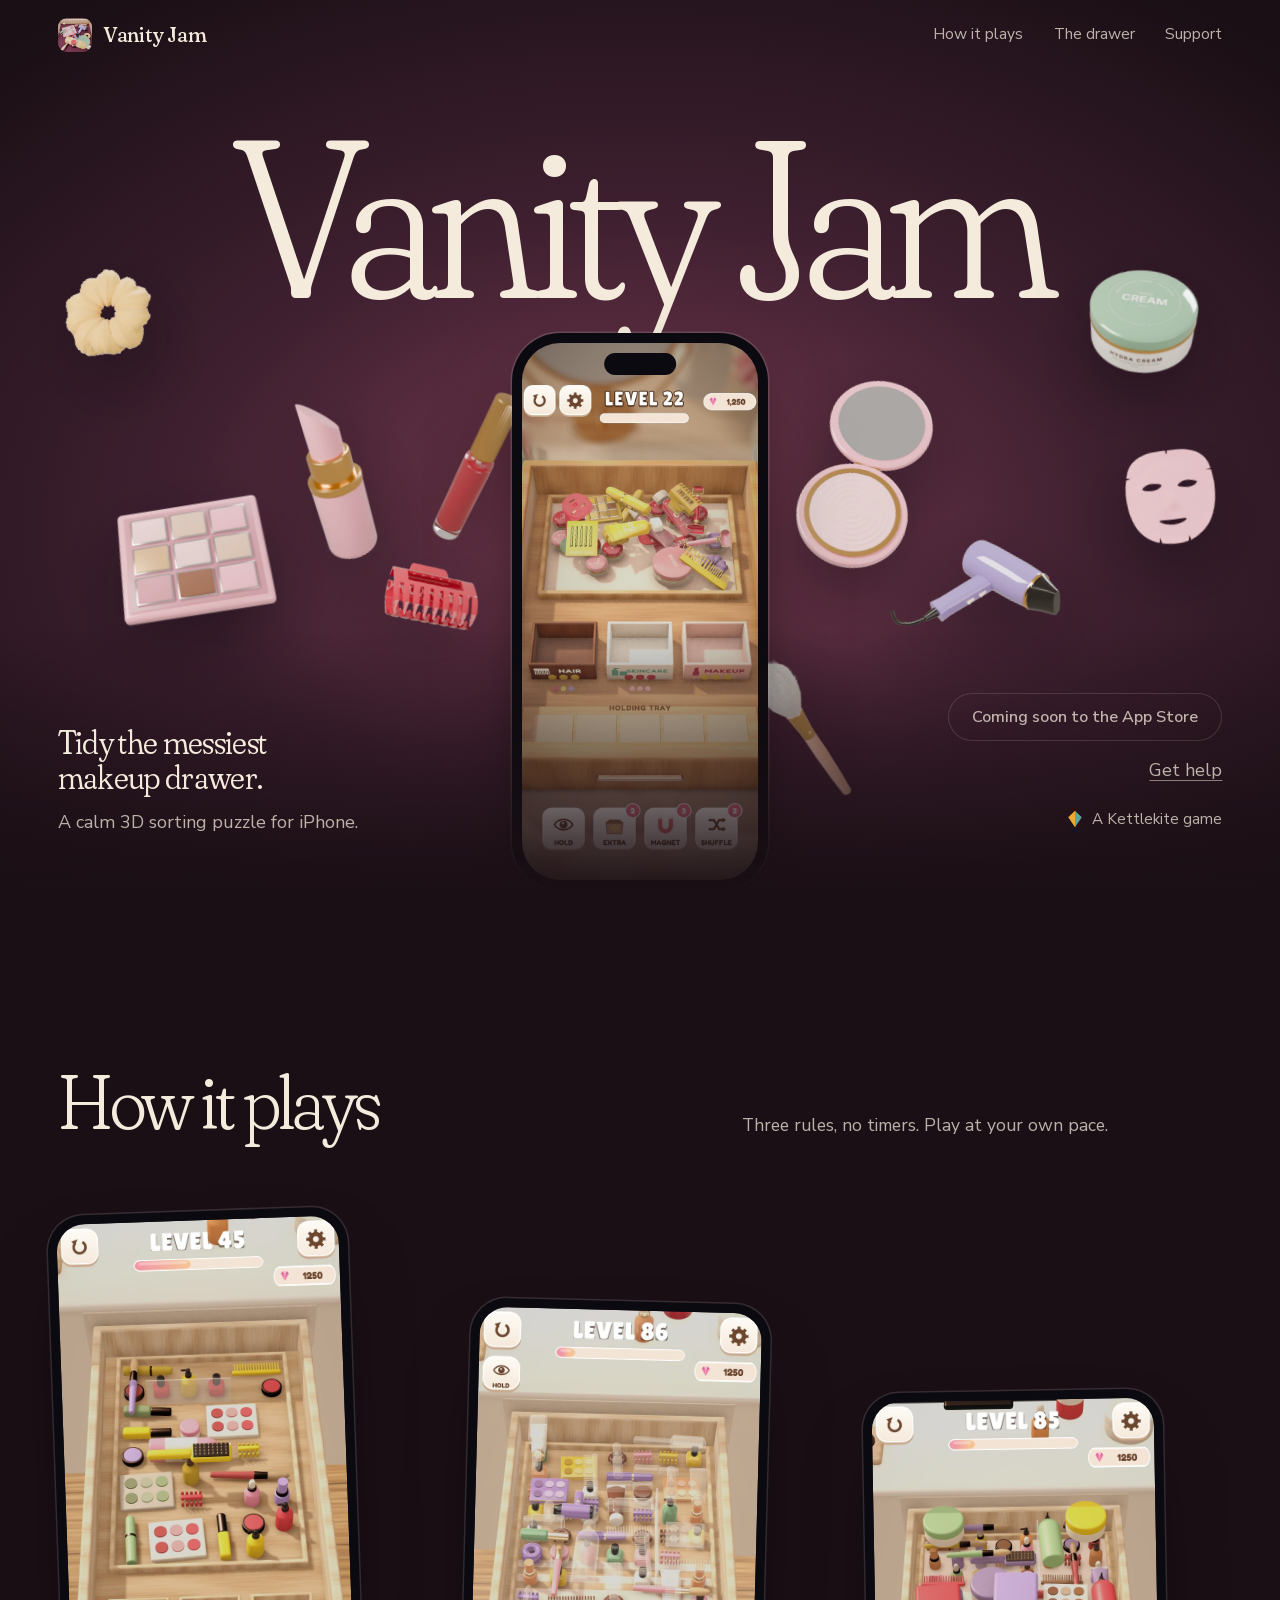
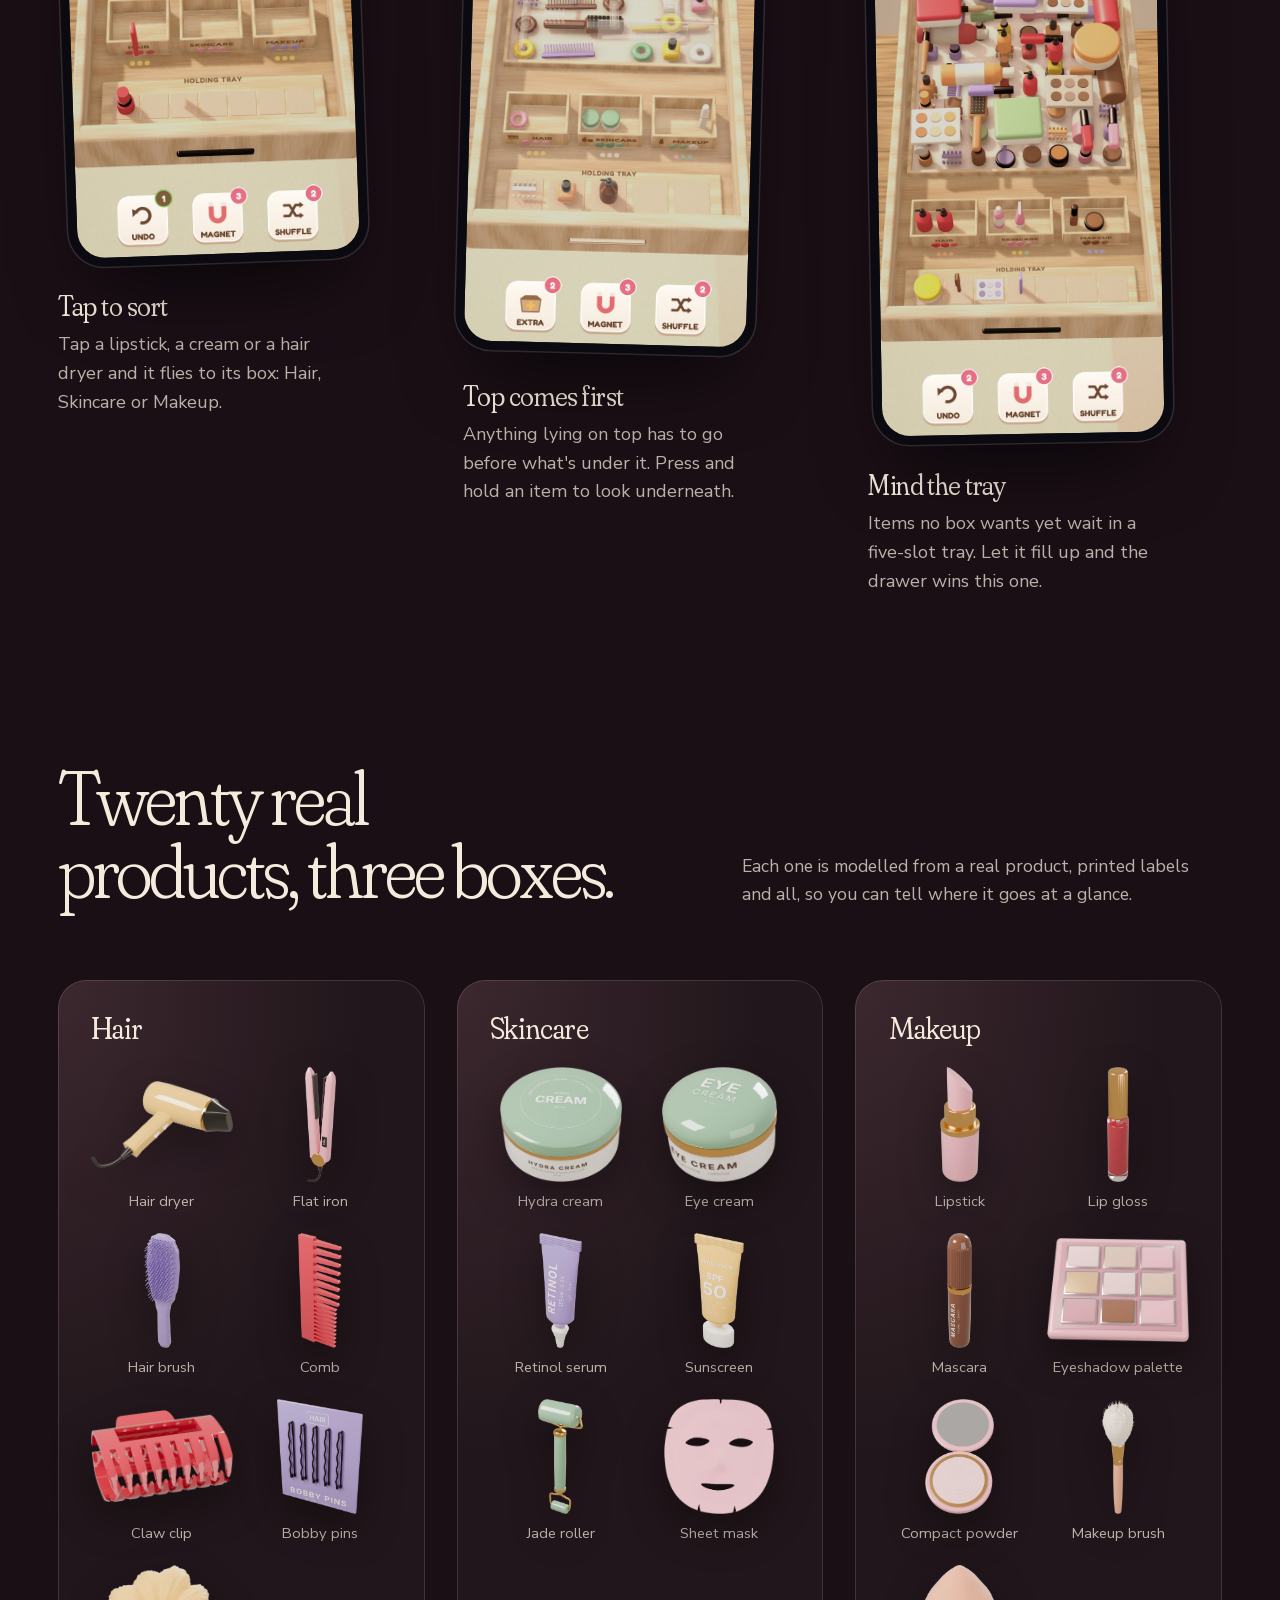
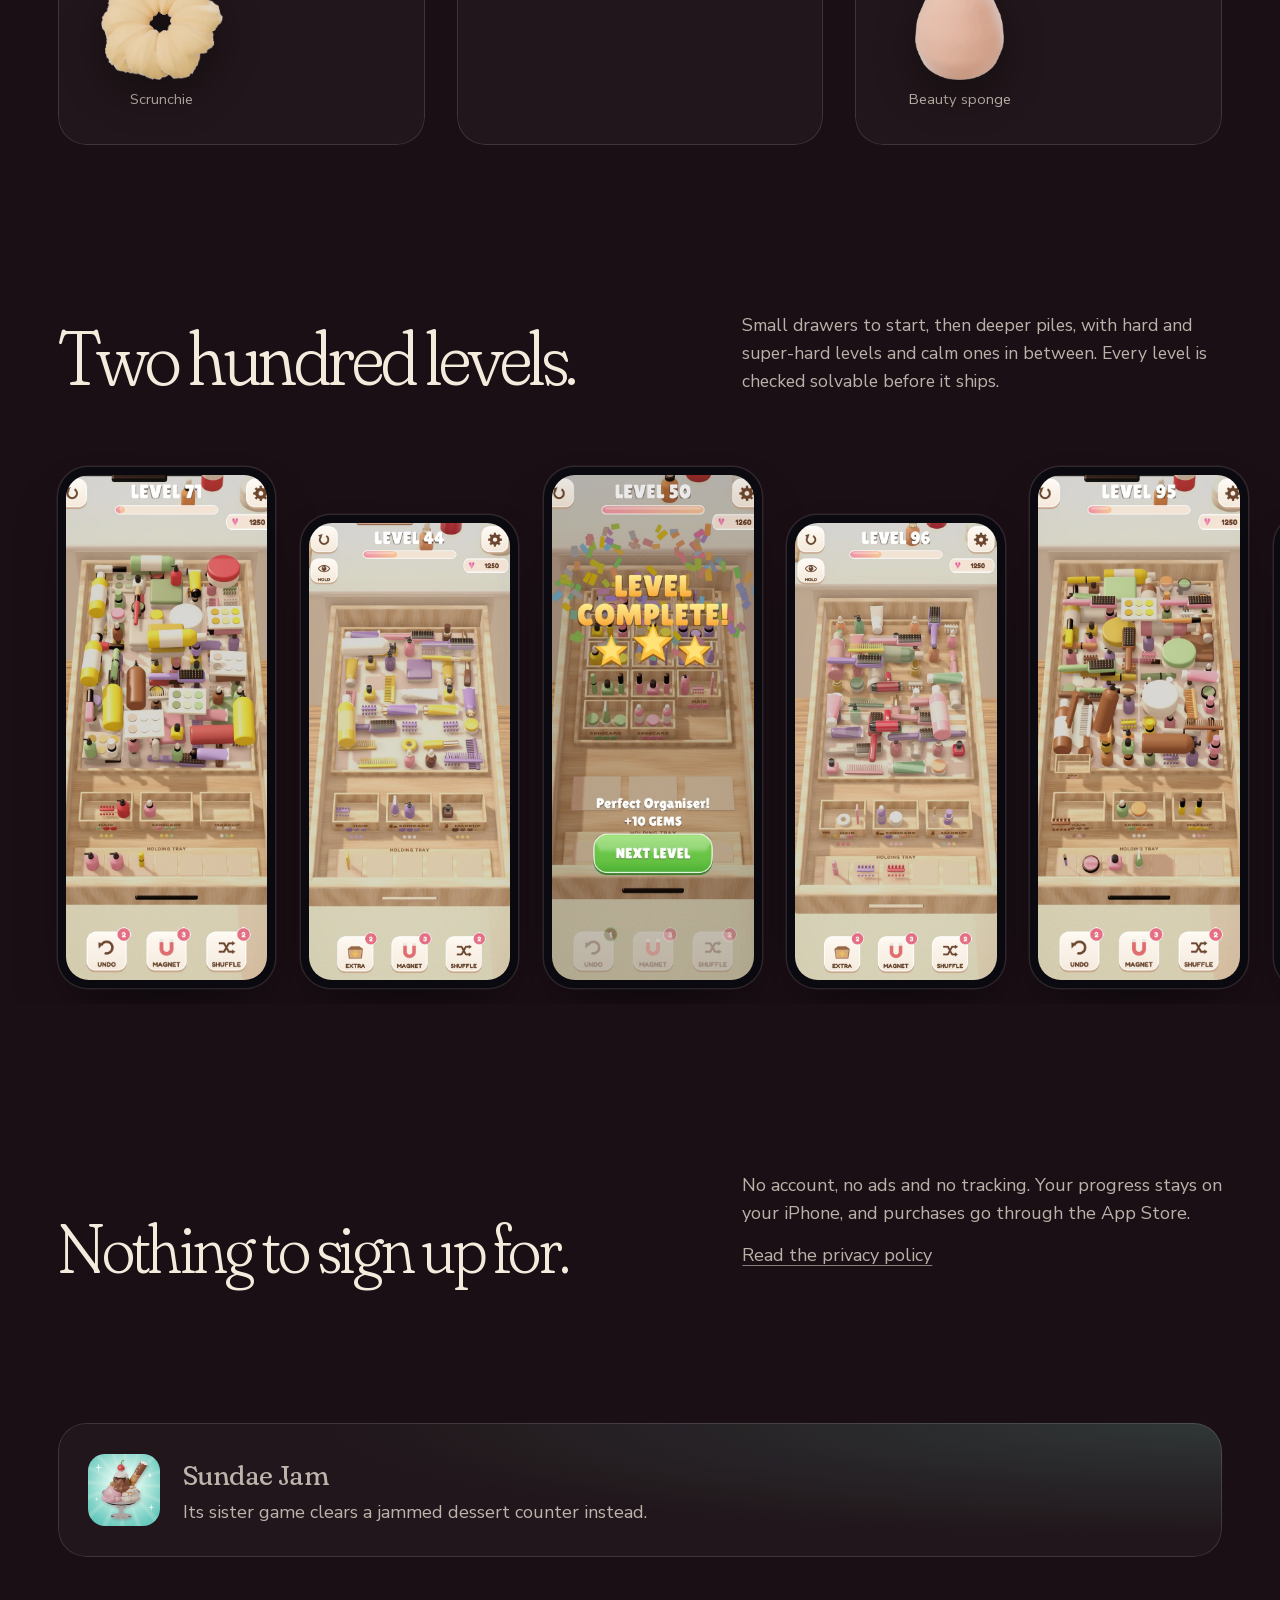
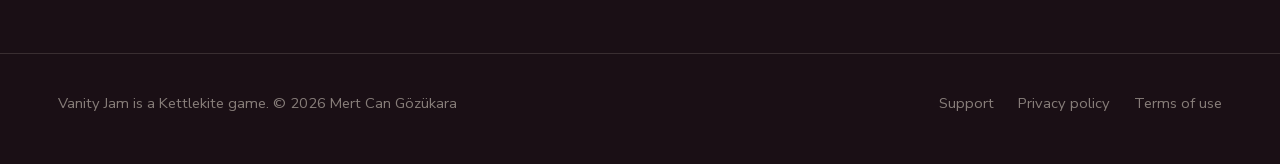
==== commit 3f4f5a57: "Demo film with the game's new look (L22 from start to win, the HOLD peek, the sure finish); its firs" ====
--- a/index.html
+++ b/index.html
@@ -43,7 +43,7 @@
       <img class="float" src="/assets/media/items/mask_pink.webp" alt="" style="--x:88%;--y:50%;--w:7%;--d:0.7;--r:-8deg">
       <img class="float" src="/assets/media/items/brush_peach.webp" alt="" style="--x:61%;--y:72%;--w:3.6%;--d:1.2;--r:-34deg">
     </div>
-    <div class="g-device"><div class="phone"><video src="/assets/media/demo.mp4" poster="/assets/media/sort.jpg" autoplay muted loop playsinline aria-label="A level of Vanity Jam being played"></video></div></div>
+    <div class="g-device"><div class="phone"><video src="/assets/media/demo.mp4" poster="/assets/media/demo-poster.jpg" autoplay muted loop playsinline aria-label="A level of Vanity Jam being played"></video></div></div>
     <div class="g-copy wrap">
       <div>
         <p class="g-lede">Tidy the messiest makeup drawer.</p>
--- a/assets/game.css
+++ b/assets/game.css
@@ -64,8 +64,9 @@
 .trick div { padding: 1.4rem 1.6rem 1.7rem; }
 .trick h3 { font-size: 1.7rem; font-weight: 350; margin-bottom: 0.5rem; letter-spacing: -0.02em; }
 .trick p { color: var(--ivory-2); margin: 0; }
-.orders { display: flex; align-items: flex-end; justify-content: center; gap: clamp(0.4rem, 2vw, 2.2rem); flex-wrap: wrap; margin-top: clamp(3rem, 7vw, 5rem); }
-.orders img { height: clamp(70px, 9vw, 150px); width: auto; filter: drop-shadow(0 18px 22px rgba(0, 0, 0, 0.4)); }
+/* one row on wide screens: wide desserts (a banana, a chocolate bar) shrink with the rest rather than wrap */
+.orders { display: flex; align-items: flex-end; justify-content: center; gap: clamp(0.4rem, 2vw, 2.2rem); margin-top: clamp(3rem, 7vw, 5rem); }
+.orders img { flex: 0 1 auto; min-width: 0; height: auto; max-height: clamp(70px, 9vw, 150px); filter: drop-shadow(0 18px 22px rgba(0, 0, 0, 0.4)); }
 .orders img:nth-child(odd) { transform: translateY(-0.8rem) rotate(-6deg); }
 .orders img:nth-child(even) { transform: rotate(5deg); }
 
@@ -87,6 +88,8 @@
 .sister span { color: var(--ivory-2); }
 
 @media (max-width: 860px) {
+  .orders { flex-wrap: wrap; }
+  .orders img { flex: none; height: clamp(70px, 9vw, 150px); max-height: none; }
   .g-name { top: 5.2rem; font-size: 19vw; }
   .g-device { top: 9.6rem; }
   .g-device .phone { width: min(52vw, 230px); }
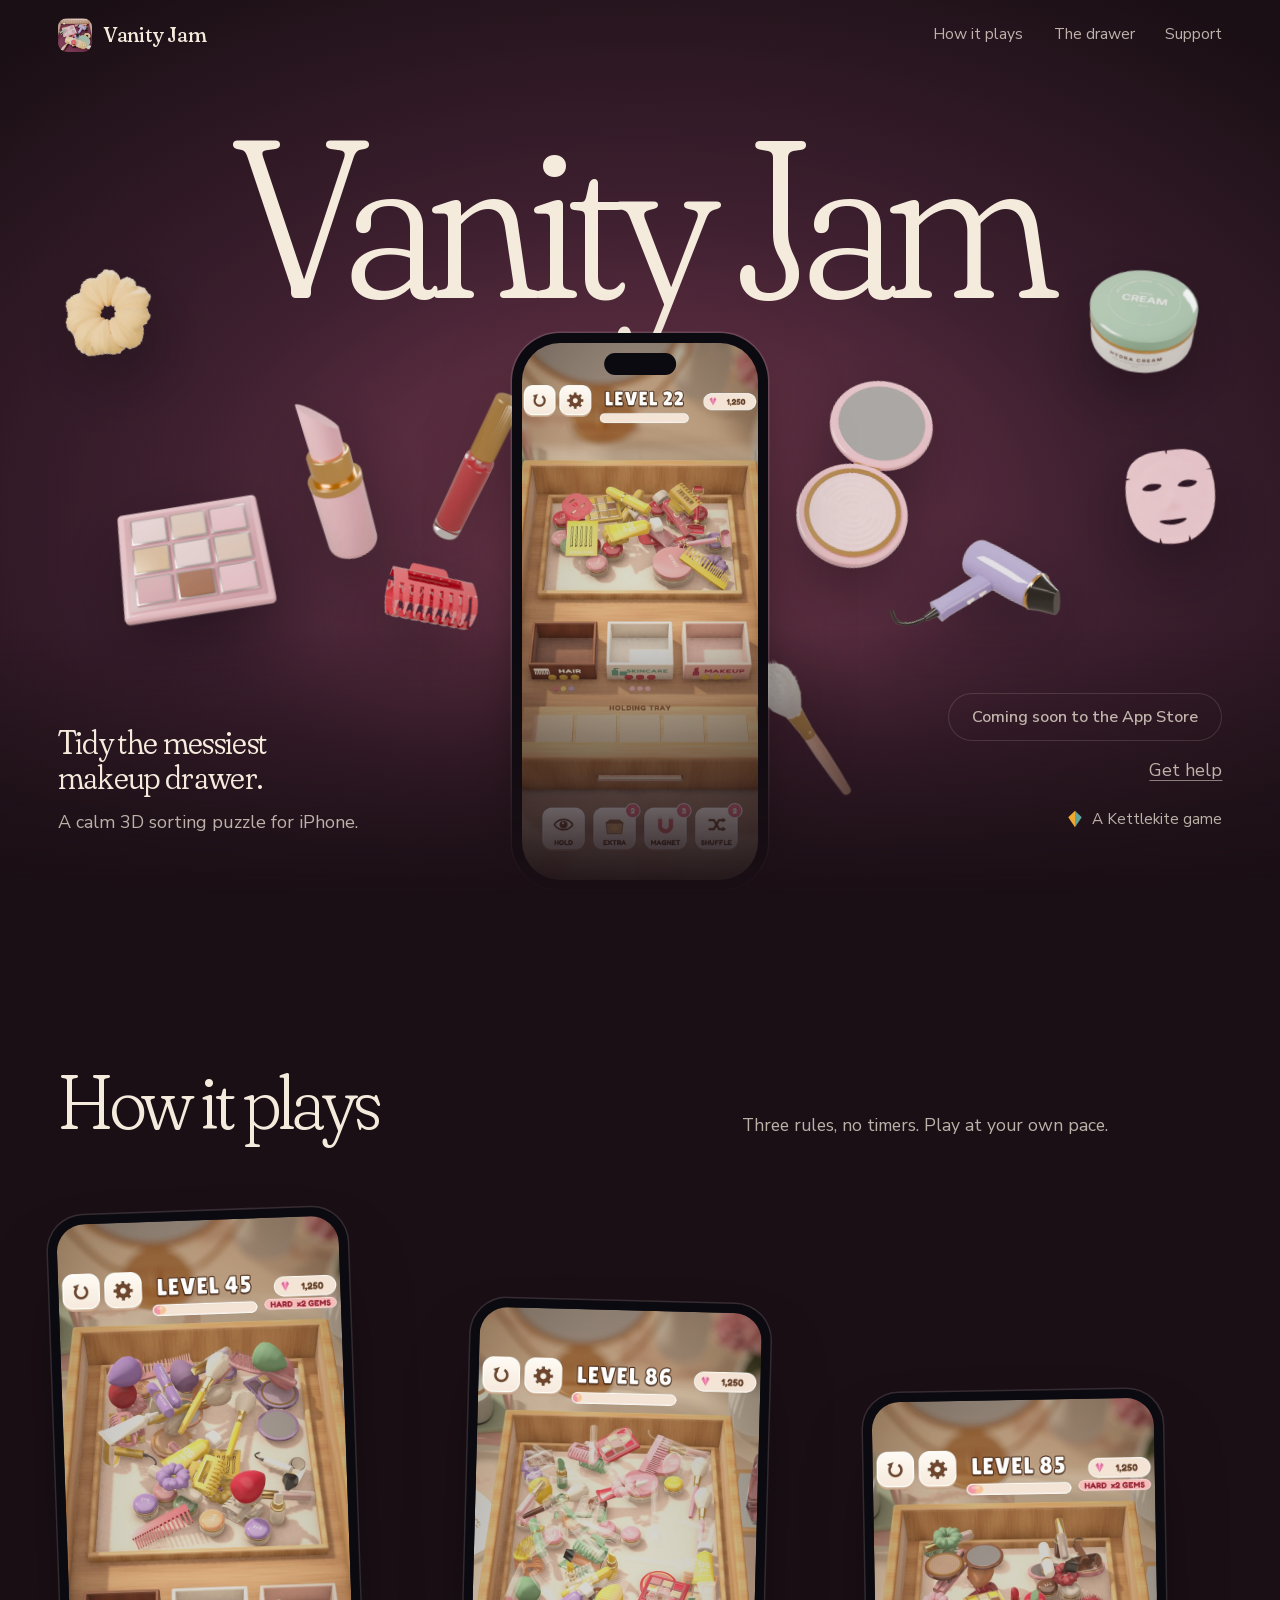
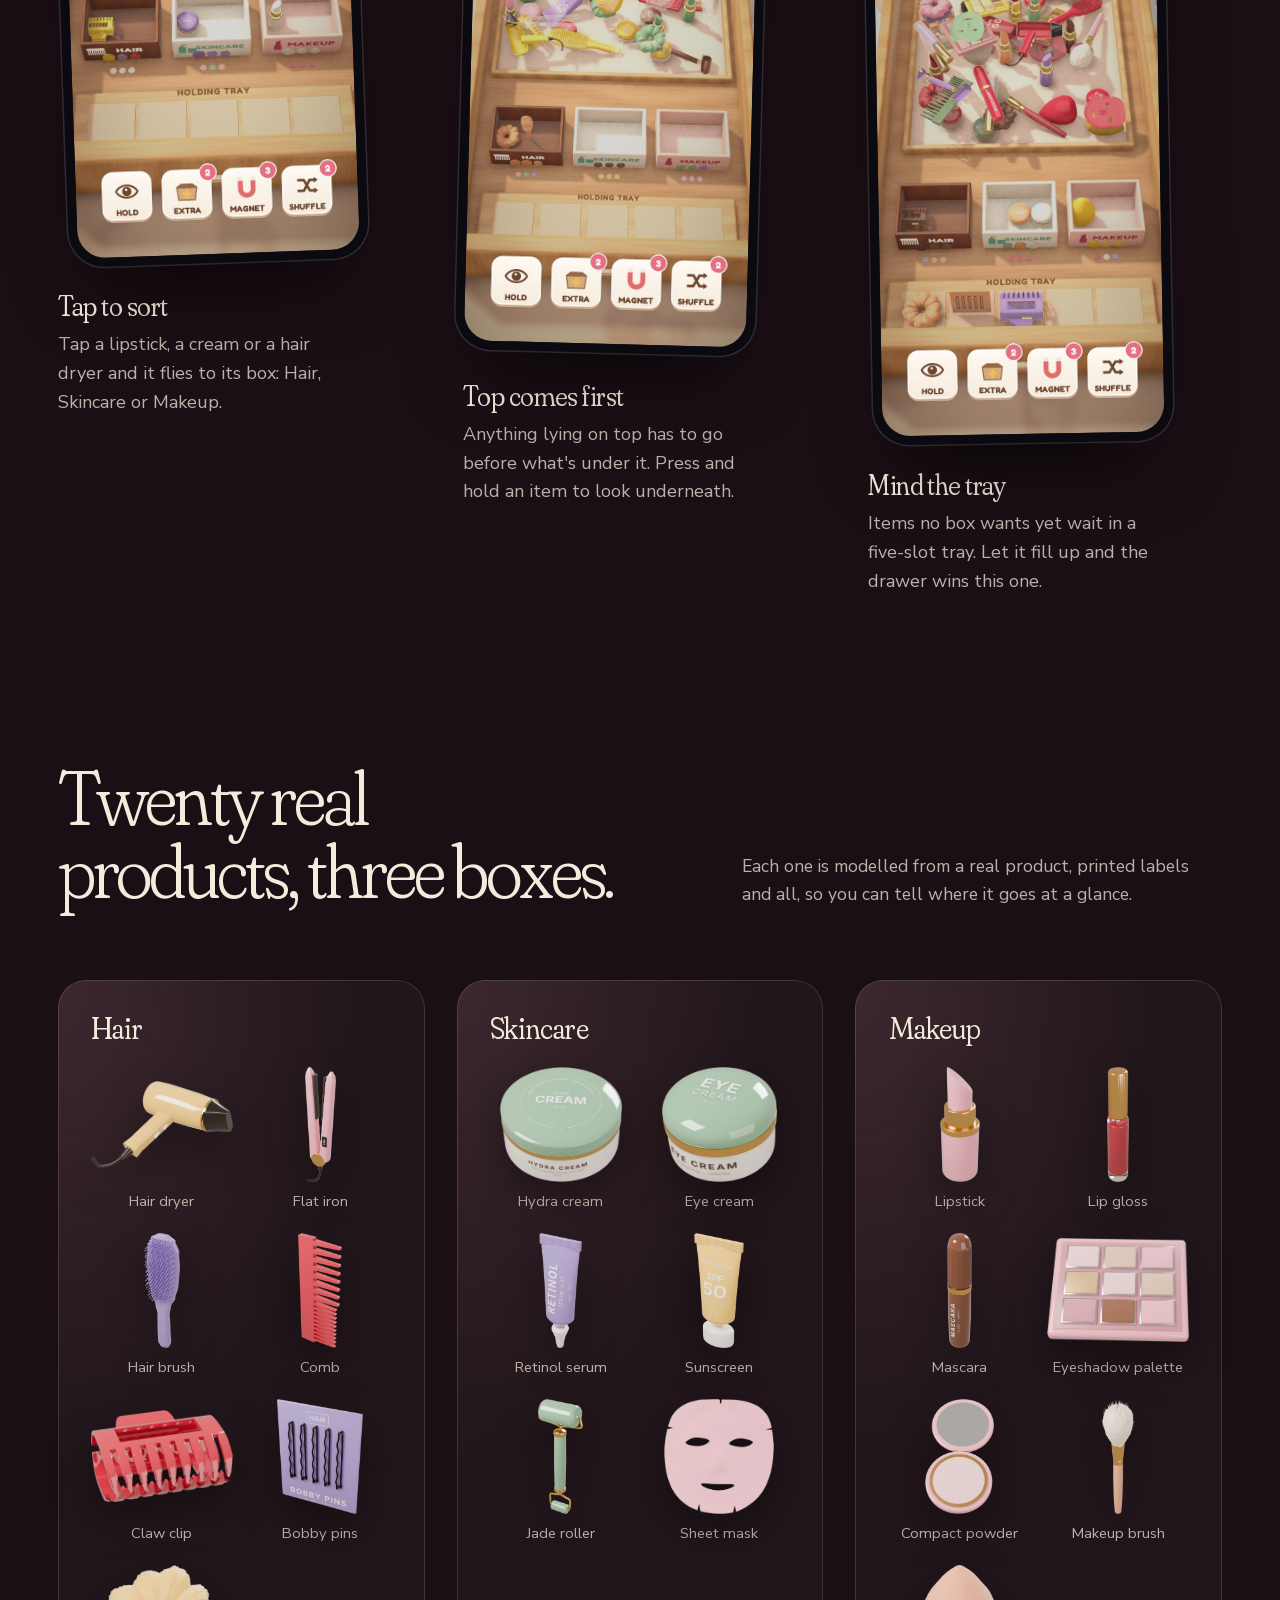
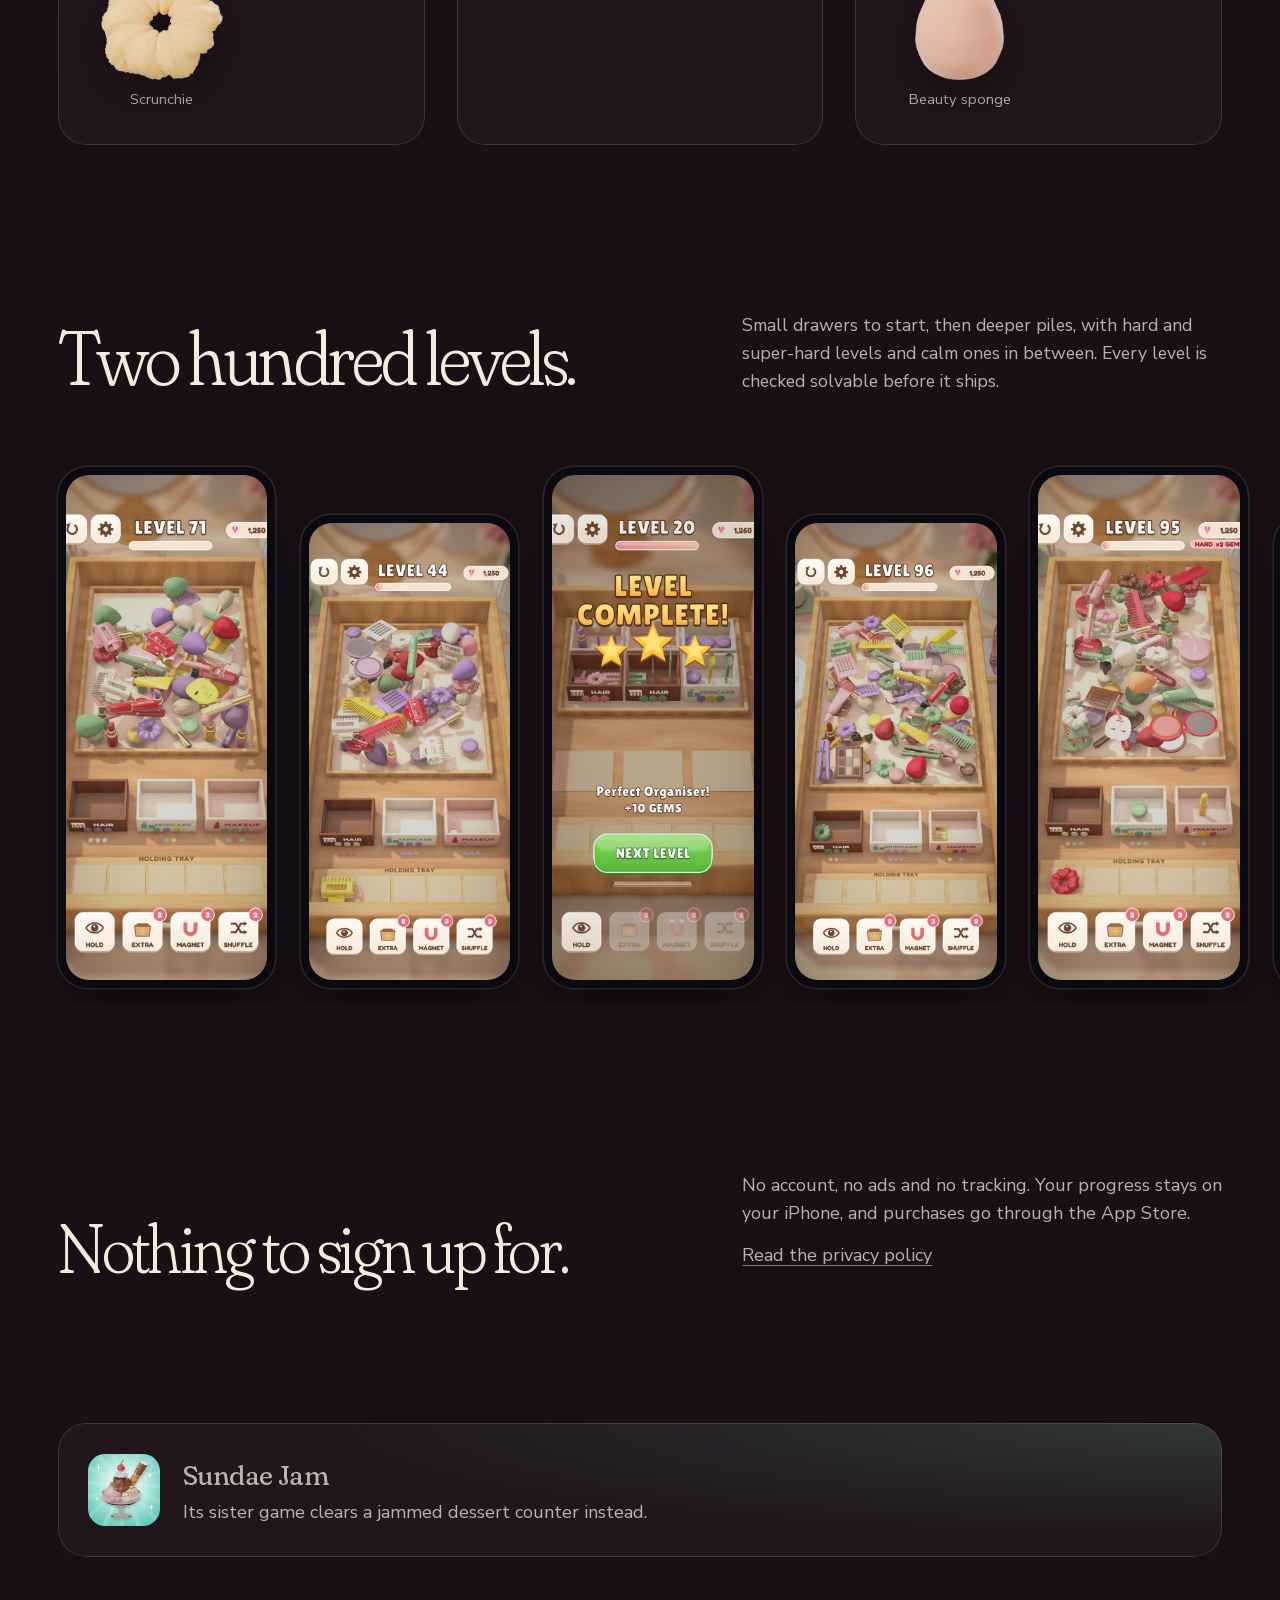
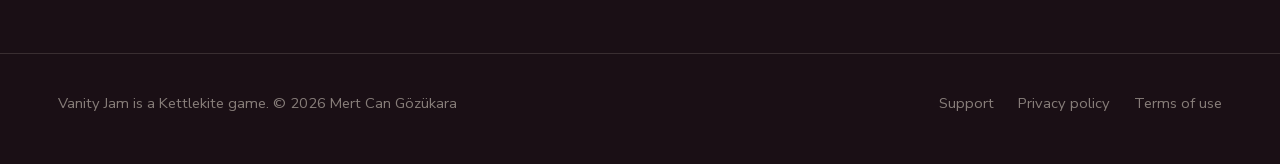
==== commit 389e3b3b: "Page pictures with the game's new look: the three beats, the level strip and the OG card recaptured " ====
--- a/index.html
+++ b/index.html
@@ -65,7 +65,7 @@
     <ol class="beats">
       <li class="beat rise" style="--tilt:-2deg"><div class="shot"><img src="/assets/media/sort.jpg" alt="A drawer of makeup and hair tools above three organiser boxes marked Hair, Skincare and Makeup." loading="lazy"></div>
         <h3>Tap to sort</h3><p>Tap a lipstick, a cream or a hair dryer and it flies to its box: Hair, Skincare or Makeup.</p></li>
-      <li class="beat rise" style="--tilt:1.5deg"><div class="shot"><img src="/assets/media/peek.jpg" alt="A crowded drawer with the press-and-hold peek button at the top left." loading="lazy"></div>
+      <li class="beat rise" style="--tilt:1.5deg"><div class="shot"><img src="/assets/media/peek.jpg" alt="A crowded drawer while the HOLD button is held: the items on top turn to glass and show what lies under them." loading="lazy"></div>
         <h3>Top comes first</h3><p>Anything lying on top has to go before what's under it. Press and hold an item to look underneath.</p></li>
       <li class="beat rise" style="--tilt:-1deg"><div class="shot"><img src="/assets/media/tray.jpg" alt="The five-slot holding tray under the boxes, partly filled." loading="lazy"></div>
         <h3>Mind the tray</h3><p>Items no box wants yet wait in a five-slot tray. Let it fill up and the drawer wins this one.</p></li>
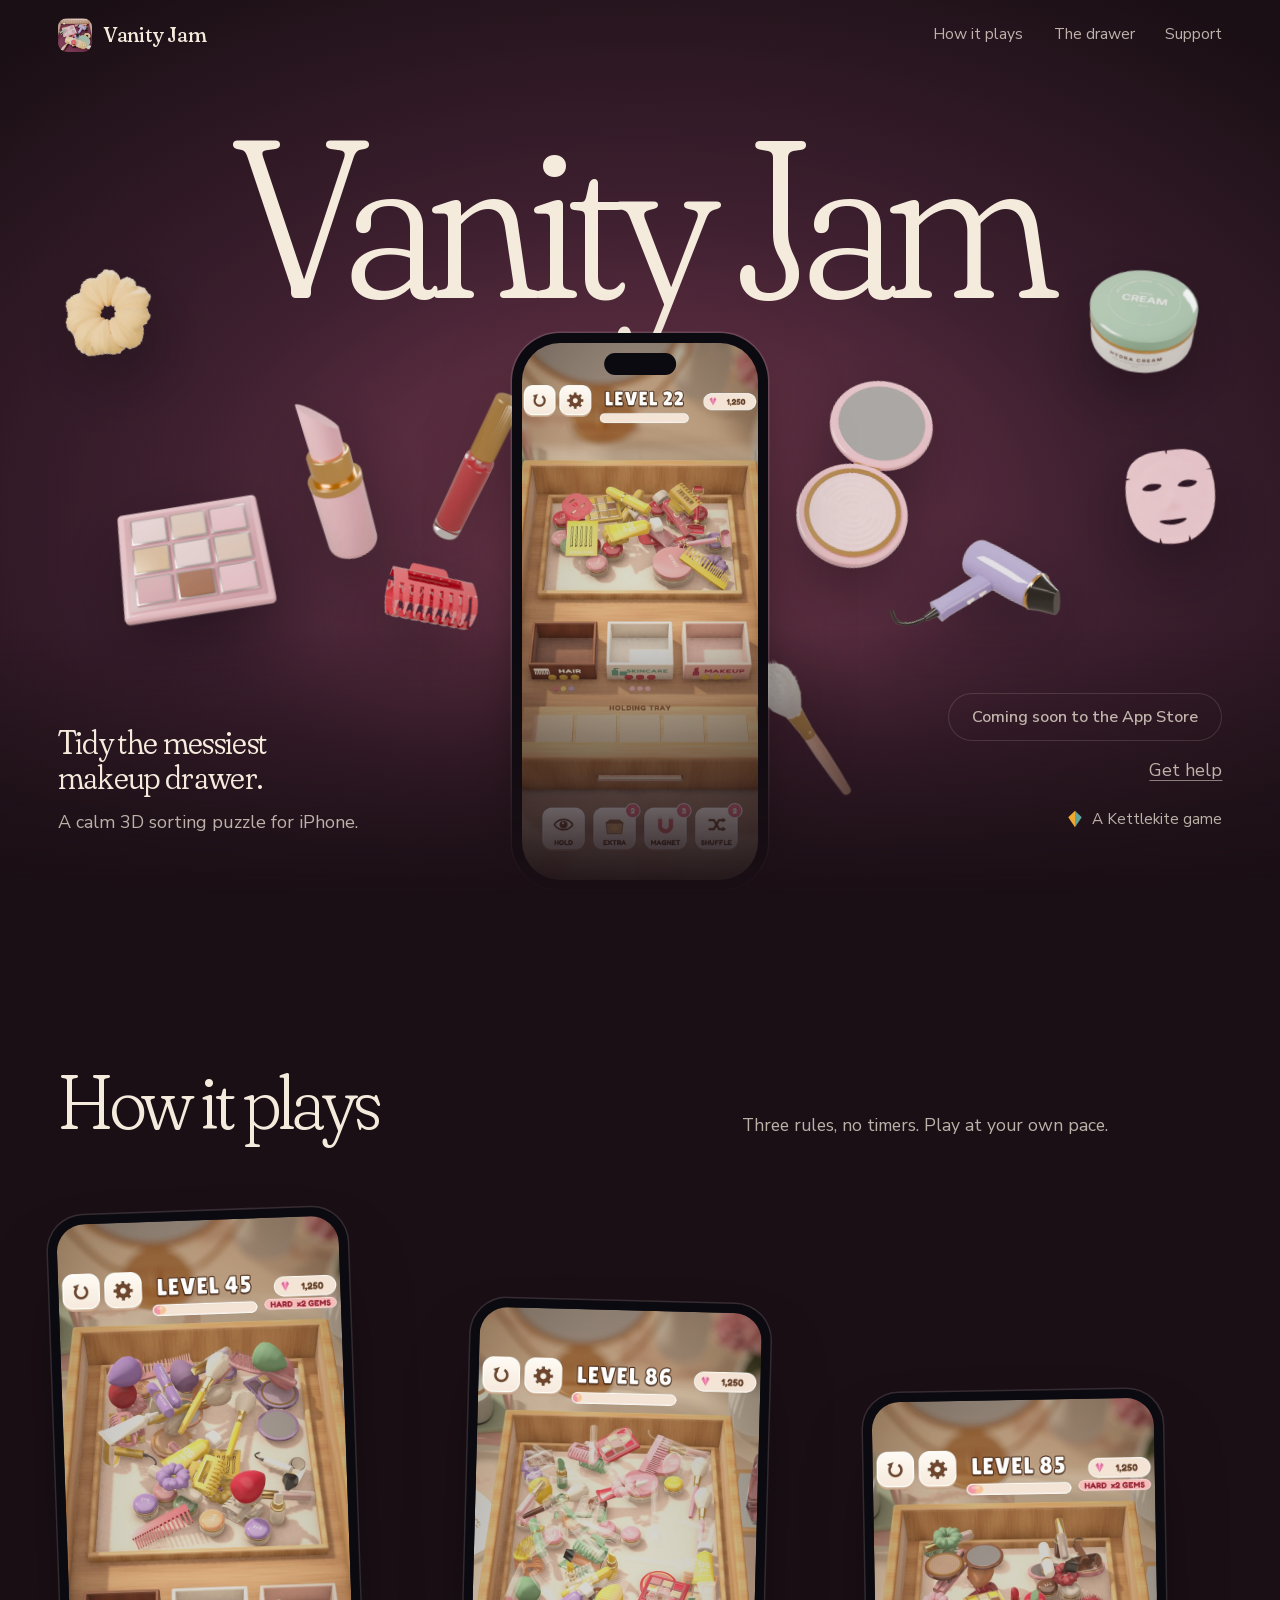
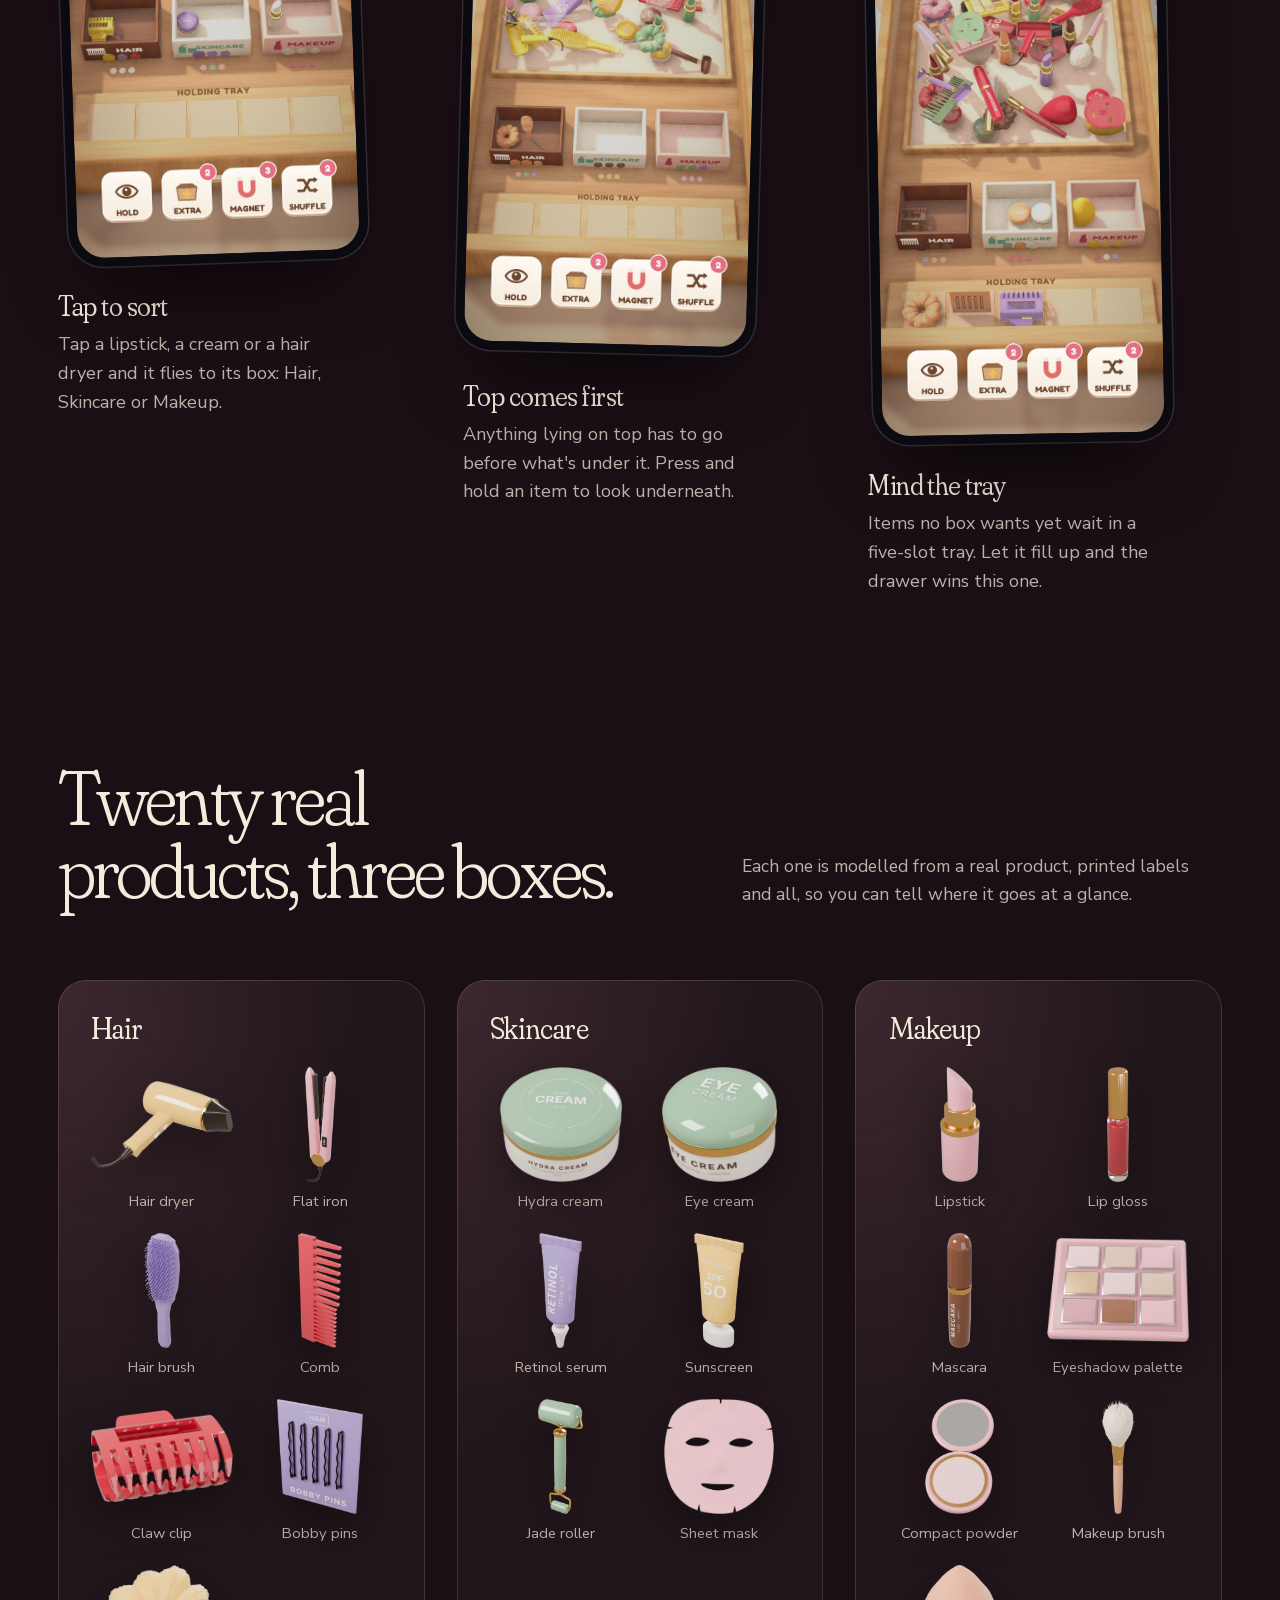
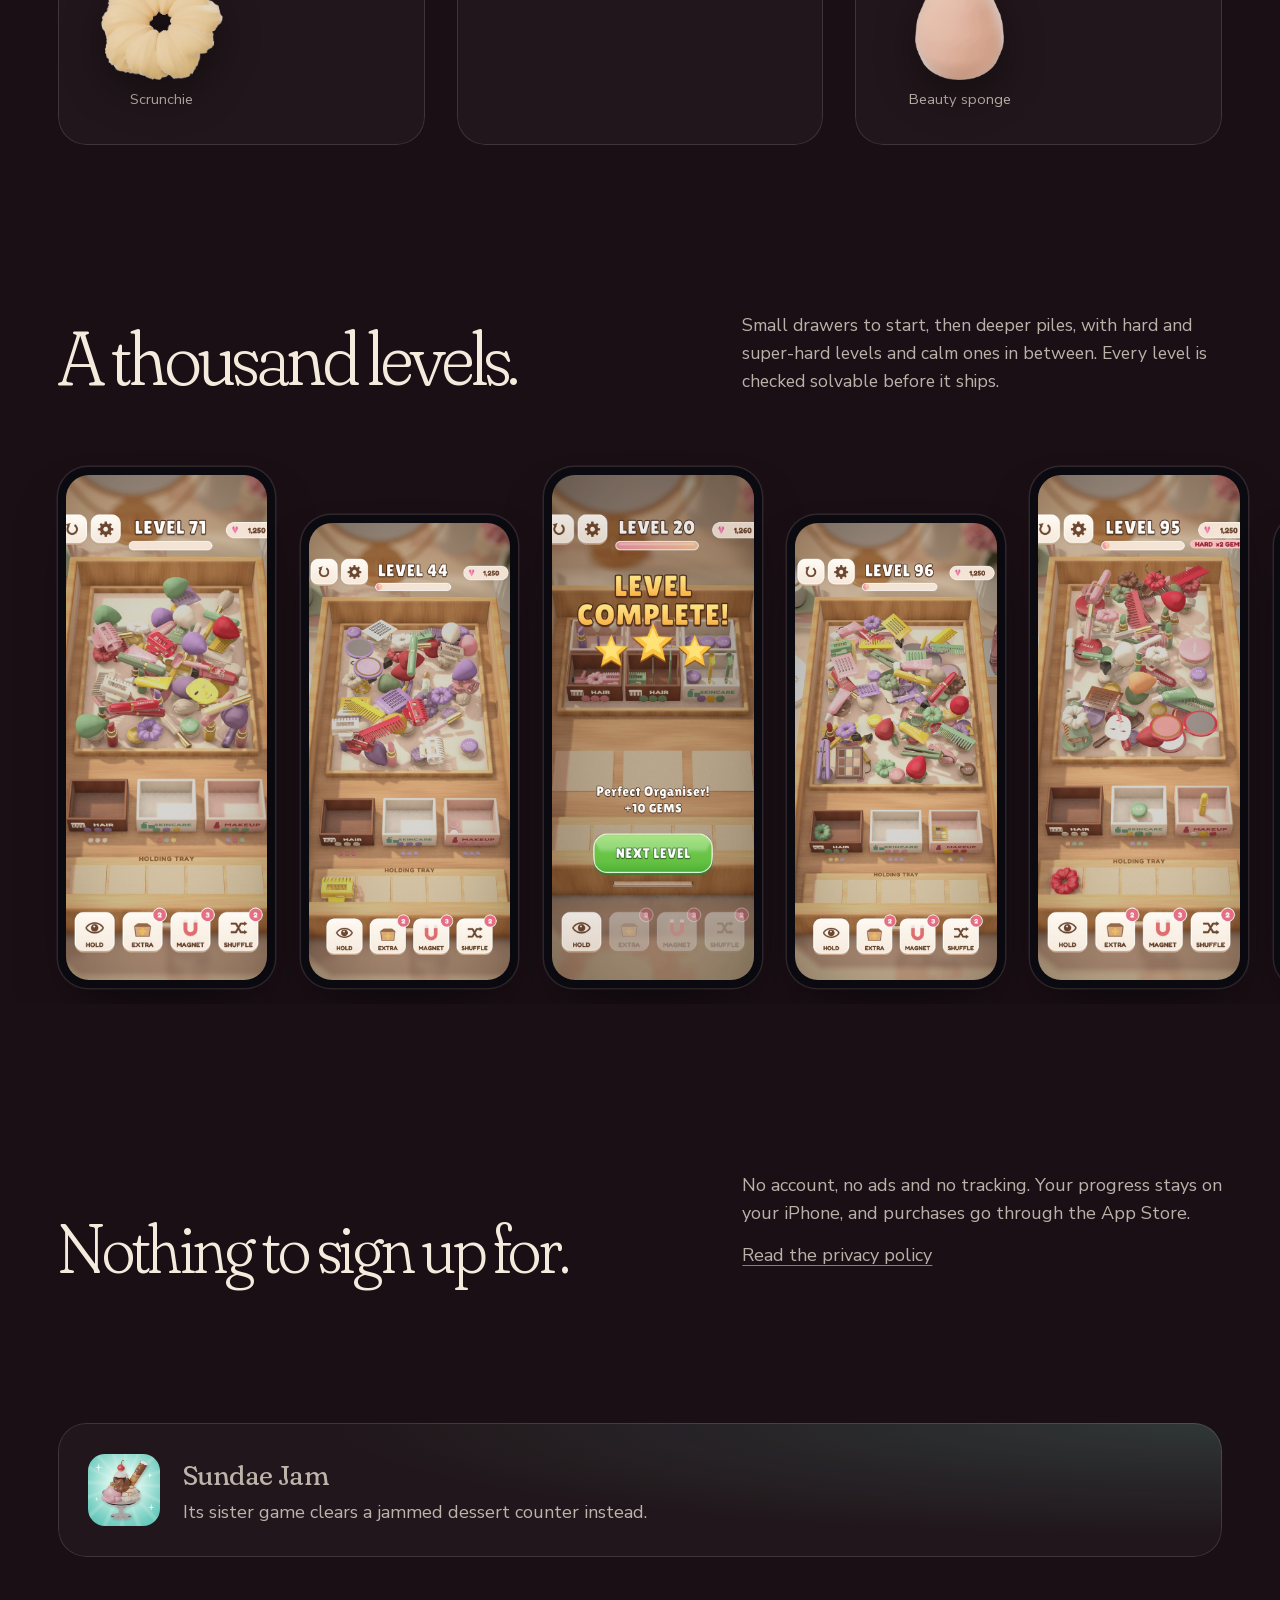
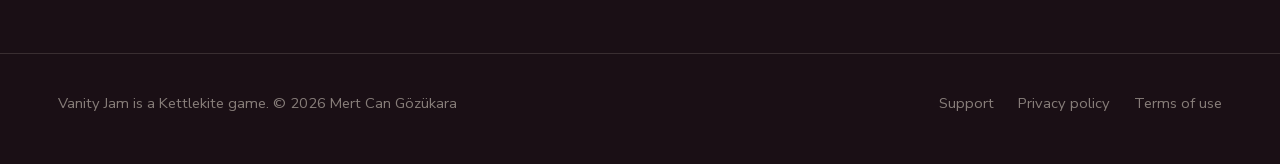
==== commit b0c596bb: "Levels heading: a thousand levels, as the game now has Co-Authored-By: Claude Opus 5.5 <noreply@anth" ====
--- a/index.html
+++ b/index.html
@@ -116,7 +116,7 @@
   <section class="g-section levels" id="levels" aria-labelledby="levels-title">
     <div class="wrap">
       <div class="g-head rise">
-        <h2 id="levels-title">Two hundred levels.</h2>
+        <h2 id="levels-title">A thousand levels.</h2>
         <p>Small drawers to start, then deeper piles, with hard and super-hard levels and calm ones in between. Every level is checked solvable before it ships.</p>
       </div>
     </div>
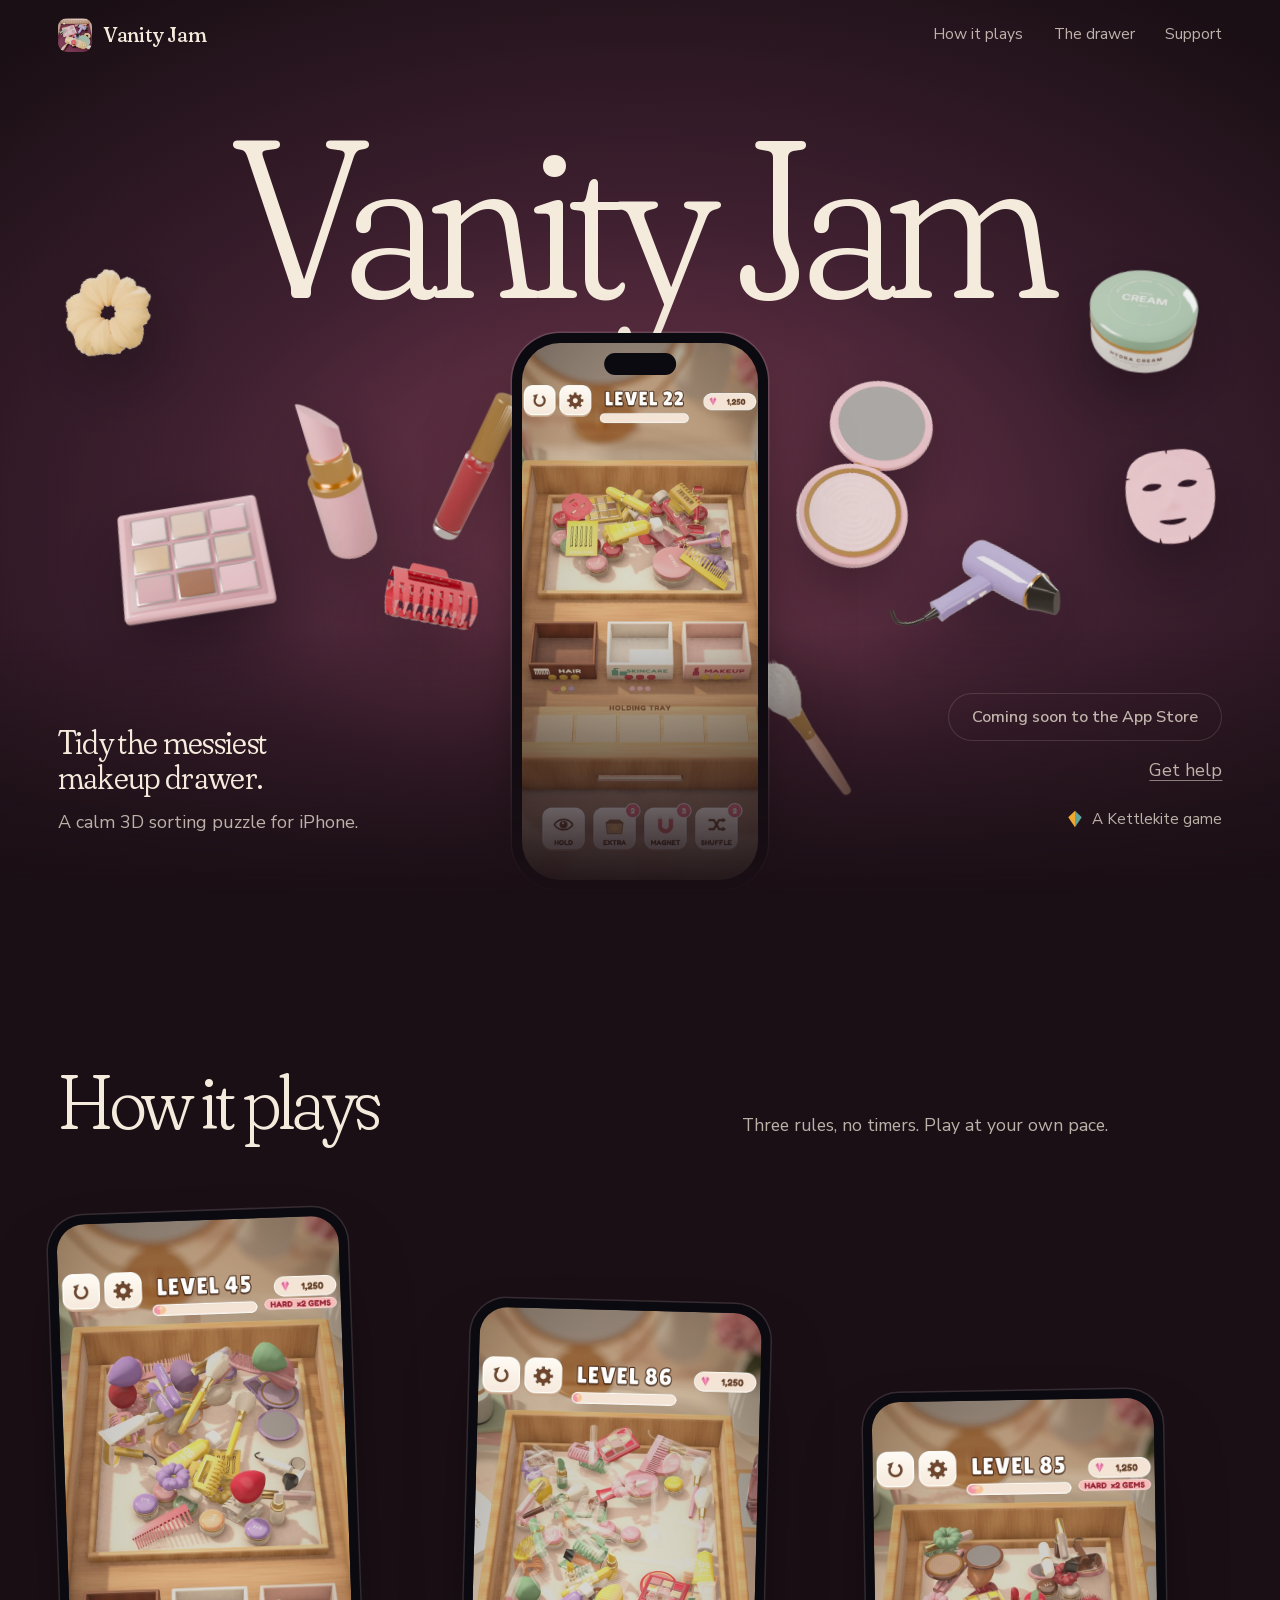
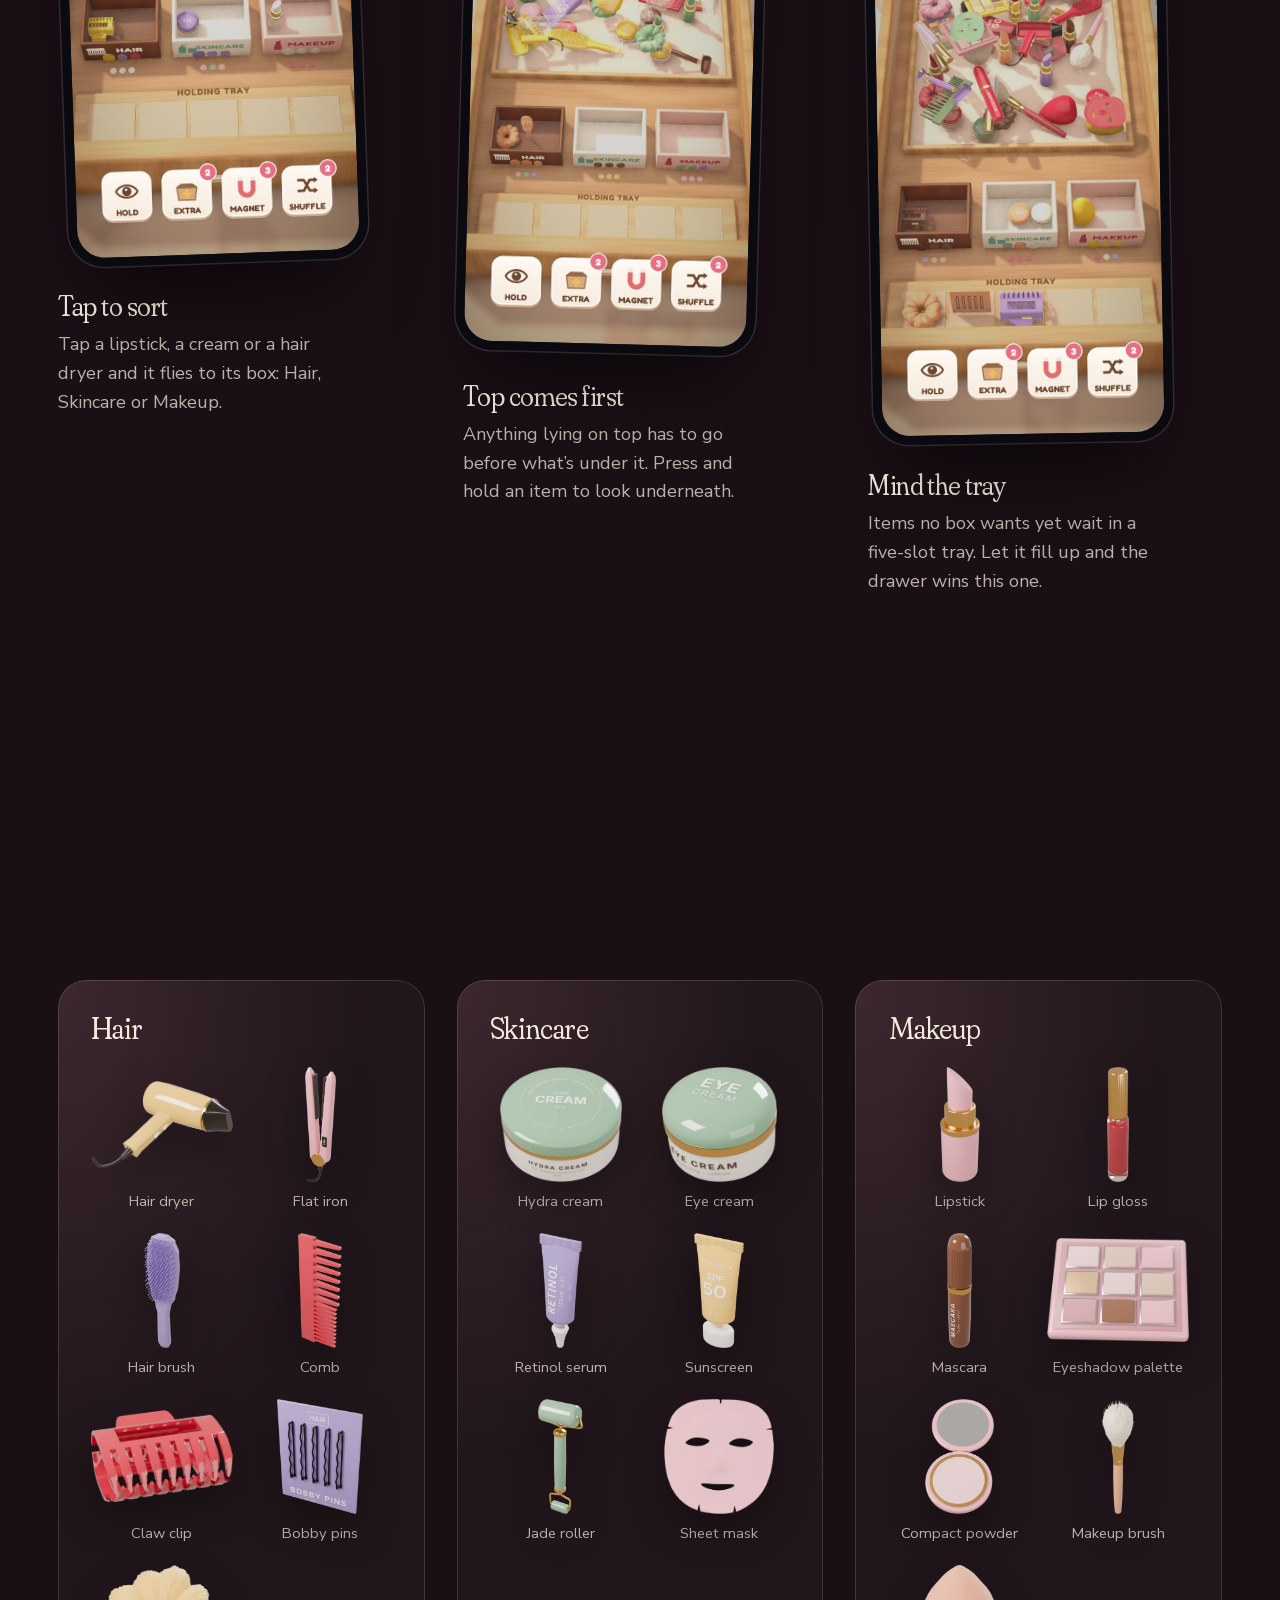
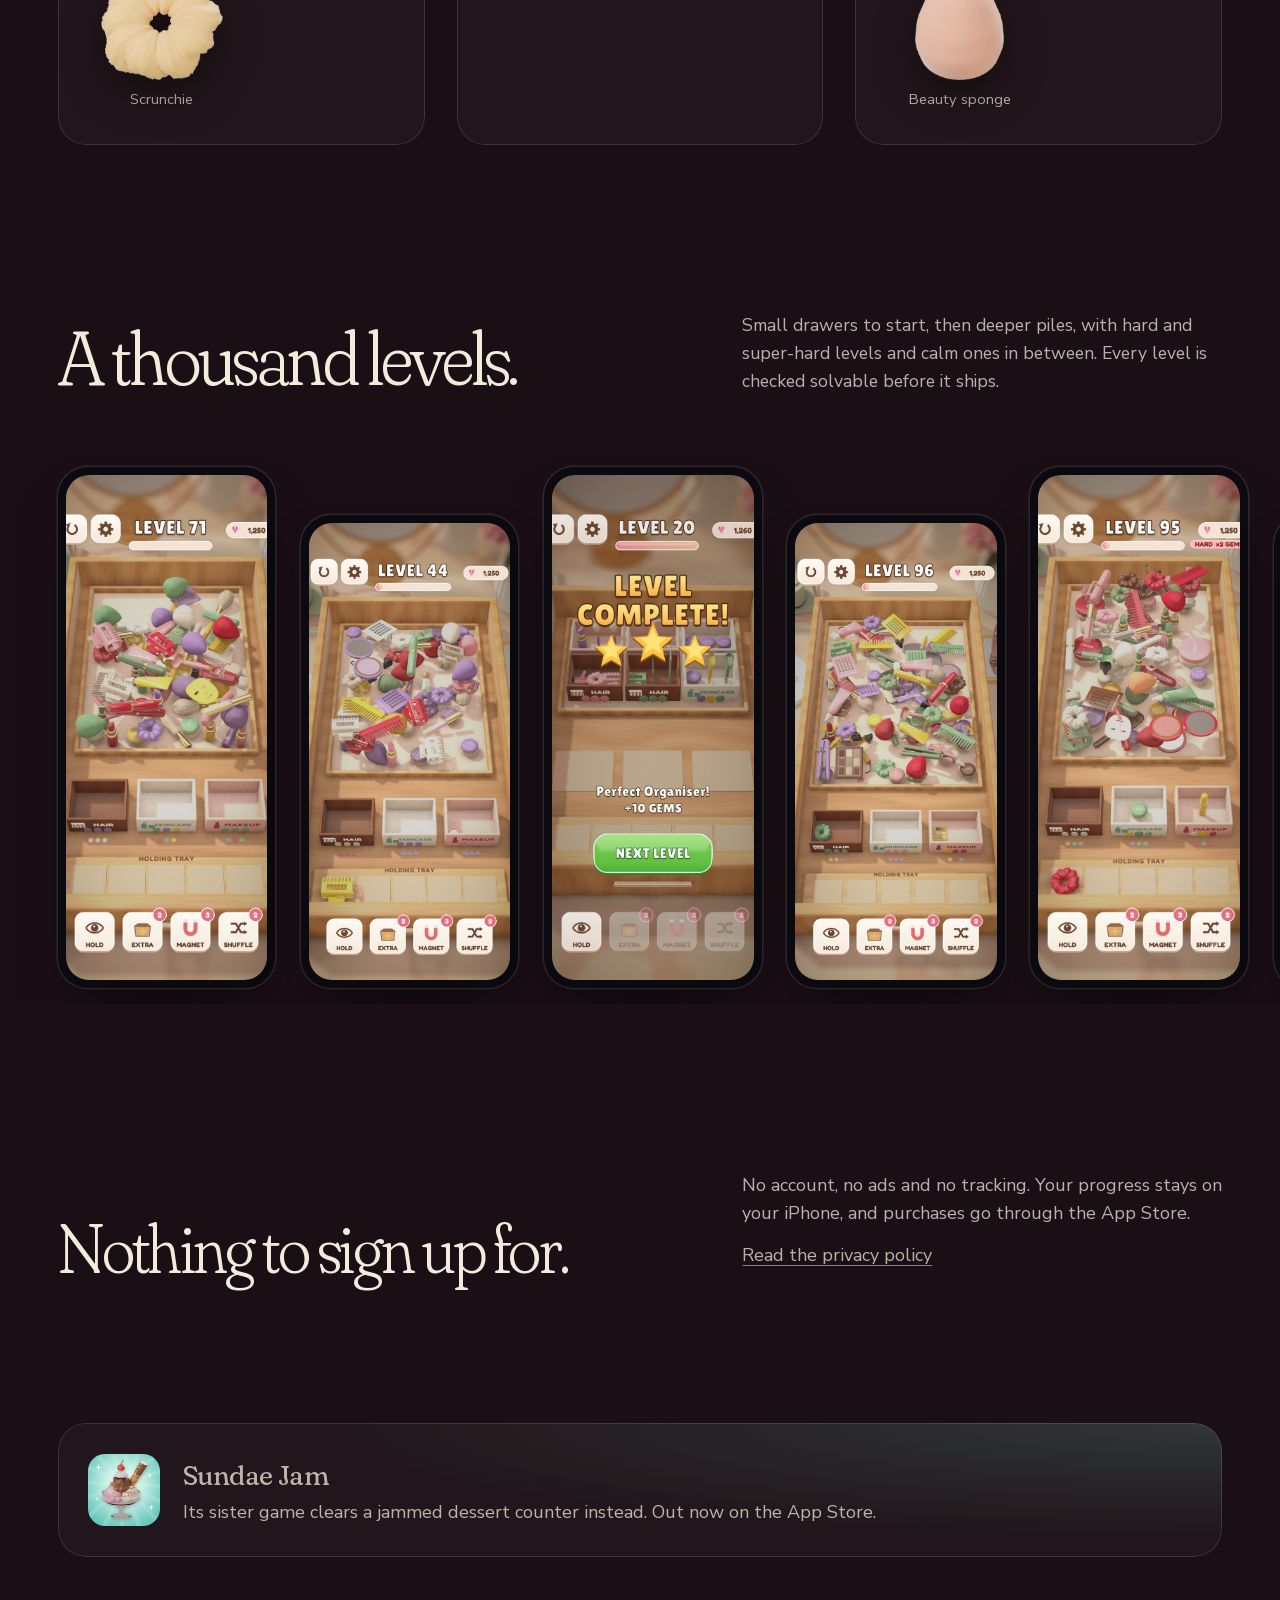
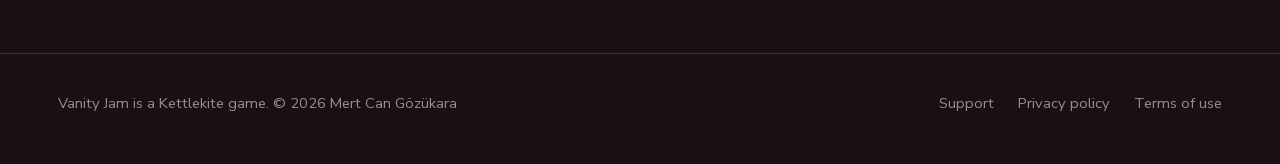
==== commit ff459587: "Refine pass, look and layout kept: on phones the drawer's things gather round the phone and leave th" ====
--- a/index.html
+++ b/index.html
@@ -6,6 +6,10 @@
 <title>Vanity Jam</title>
 <meta name="description" content="Tidy the messiest makeup drawer: a calm 3D sorting puzzle for iPhone, by Kettlekite.">
 <meta name="theme-color" content="#1a0f15">
+<link rel="canonical" href="https://vanityjam.kettlekite.com/">
+<meta property="og:type" content="website">
+<meta property="og:url" content="https://vanityjam.kettlekite.com/">
+<meta property="og:site_name" content="Kettlekite">
 <meta property="og:title" content="Vanity Jam">
 <meta property="og:description" content="Tidy the messiest makeup drawer: a calm 3D sorting puzzle for iPhone.">
 <meta property="og:image" content="https://vanityjam.kettlekite.com/assets/media/og.jpg">
@@ -17,10 +21,12 @@
 <link rel="stylesheet" href="/assets/kk.css">
 <link rel="stylesheet" href="/assets/game.css">
 <link rel="stylesheet" href="/assets/theme.css">
+<link rel="stylesheet" href="/assets/site.css">
 </head>
 <body>
+<a class="skip" href="#main">Skip to content</a>
 <header class="bar">
-  <a class="brand" href="/"><img src="/assets/icon.png" alt="" width="34" height="34">Vanity Jam</a>
+  <a class="brand" href="/" translate="no"><img src="/assets/icon.png" alt="" width="34" height="34">Vanity Jam</a>
   <nav class="nav" aria-label="Site">
     <a href="#how">How it plays</a>
     <a href="#drawer">The drawer</a>
@@ -28,20 +34,20 @@
   </nav>
 </header>
 
-<main>
+<main id="main">
   <section class="g-hero">
-    <h1 class="g-name">Vanity Jam</h1>
+    <h1 class="g-name" translate="no">Vanity Jam</h1>
     <div class="g-scene" aria-hidden="true">
-      <img class="float" src="/assets/media/items/scrunchie_butter.webp" alt="" style="--x:5%;--y:30%;--w:7%;--d:1.8;--r:-18deg">
-      <img class="float" src="/assets/media/items/lipstick_pink.webp" alt="" style="--x:24%;--y:44%;--w:4.4%;--d:1.4;--r:-16deg">
-      <img class="float" src="/assets/media/items/palette_pink.webp" alt="" style="--x:9%;--y:56%;--w:12%;--d:1.1;--r:-10deg">
-      <img class="float" src="/assets/media/items/clip_coral.webp" alt="" style="--x:30%;--y:63%;--w:7.5%;--d:1.5;--r:20deg">
-      <img class="float" src="/assets/media/items/gloss_coral.webp" alt="" style="--x:36%;--y:43%;--w:2.4%;--d:0.6;--r:26deg">
-      <img class="float" src="/assets/media/items/compact_pink.webp" alt="" style="--x:63%;--y:42%;--w:9%;--d:0.8;--r:14deg">
-      <img class="float" src="/assets/media/items/jar_sage.webp" alt="" style="--x:85%;--y:30%;--w:8.5%;--d:1.6;--r:6deg">
-      <img class="float" src="/assets/media/items/dryer_lavender.webp" alt="" style="--x:70%;--y:60%;--w:13%;--d:0.9;--r:12deg">
-      <img class="float" src="/assets/media/items/mask_pink.webp" alt="" style="--x:88%;--y:50%;--w:7%;--d:0.7;--r:-8deg">
-      <img class="float" src="/assets/media/items/brush_peach.webp" alt="" style="--x:61%;--y:72%;--w:3.6%;--d:1.2;--r:-34deg">
+      <img class="float" src="/assets/media/items/scrunchie_butter.webp" width="599" height="569" alt="" style="--x:5%;--y:30%;--w:7%;--d:1.8;--r:-18deg">
+      <img class="float" src="/assets/media/items/lipstick_pink.webp" width="246" height="720" alt="" style="--x:24%;--y:44%;--w:4.4%;--d:1.4;--r:-16deg">
+      <img class="float" src="/assets/media/items/palette_pink.webp" width="670" height="491" alt="" style="--x:9%;--y:56%;--w:12%;--d:1.1;--r:-10deg">
+      <img class="float" src="/assets/media/items/clip_coral.webp" width="593" height="384" alt="" style="--x:30%;--y:63%;--w:7.5%;--d:1.5;--r:20deg">
+      <img class="float" src="/assets/media/items/gloss_coral.webp" width="139" height="720" alt="" style="--x:36%;--y:43%;--w:2.4%;--d:0.6;--r:26deg">
+      <img class="float" src="/assets/media/items/compact_pink.webp" width="412" height="687" alt="" style="--x:63%;--y:42%;--w:9%;--d:0.8;--r:14deg">
+      <img class="float" src="/assets/media/items/jar_sage.webp" width="565" height="534" alt="" style="--x:85%;--y:30%;--w:8.5%;--d:1.6;--r:6deg">
+      <img class="float" src="/assets/media/items/dryer_lavender.webp" width="641" height="390" alt="" style="--x:70%;--y:60%;--w:13%;--d:0.9;--r:12deg">
+      <img class="float" src="/assets/media/items/mask_pink.webp" width="542" height="569" alt="" style="--x:88%;--y:50%;--w:7%;--d:0.7;--r:-8deg">
+      <img class="float" src="/assets/media/items/brush_peach.webp" width="208" height="720" alt="" style="--x:61%;--y:72%;--w:3.6%;--d:1.2;--r:-34deg">
     </div>
     <div class="g-device"><div class="phone"><video src="/assets/media/demo.mp4" poster="/assets/media/demo-poster.jpg" autoplay muted loop playsinline aria-label="A level of Vanity Jam being played"></video></div></div>
     <div class="g-copy wrap">
@@ -66,7 +72,7 @@
       <li class="beat rise" style="--tilt:-2deg"><div class="shot"><img src="/assets/media/sort.jpg" alt="A drawer of makeup and hair tools above three organiser boxes marked Hair, Skincare and Makeup." loading="lazy"></div>
         <h3>Tap to sort</h3><p>Tap a lipstick, a cream or a hair dryer and it flies to its box: Hair, Skincare or Makeup.</p></li>
       <li class="beat rise" style="--tilt:1.5deg"><div class="shot"><img src="/assets/media/peek.jpg" alt="A crowded drawer while the HOLD button is held: the items on top turn to glass and show what lies under them." loading="lazy"></div>
-        <h3>Top comes first</h3><p>Anything lying on top has to go before what's under it. Press and hold an item to look underneath.</p></li>
+        <h3>Top comes first</h3><p>Anything lying on top has to go before what’s under it. Press and hold an item to look underneath.</p></li>
       <li class="beat rise" style="--tilt:-1deg"><div class="shot"><img src="/assets/media/tray.jpg" alt="The five-slot holding tray under the boxes, partly filled." loading="lazy"></div>
         <h3>Mind the tray</h3><p>Items no box wants yet wait in a five-slot tray. Let it fill up and the drawer wins this one.</p></li>
     </ol>
@@ -80,34 +86,34 @@
     <div class="shelf">
       <section class="rise" aria-labelledby="box-hair"><h3 id="box-hair">Hair</h3>
         <ul class="items">
-          <li><img src="/assets/media/items/dryer_butter.webp" alt="" loading="lazy">Hair dryer</li>
-          <li><img src="/assets/media/items/flatiron_pink.webp" alt="" loading="lazy">Flat iron</li>
-          <li><img src="/assets/media/items/hairbrush_lavender.webp" alt="" loading="lazy">Hair brush</li>
-          <li><img src="/assets/media/items/comb_coral.webp" alt="" loading="lazy">Comb</li>
-          <li><img src="/assets/media/items/clip_coral.webp" alt="" loading="lazy">Claw clip</li>
-          <li><img src="/assets/media/items/pins_lavender.webp" alt="" loading="lazy">Bobby pins</li>
-          <li><img src="/assets/media/items/scrunchie_butter.webp" alt="" loading="lazy">Scrunchie</li>
+          <li><img src="/assets/media/items/dryer_butter.webp" width="641" height="390" alt="" loading="lazy">Hair dryer</li>
+          <li><img src="/assets/media/items/flatiron_pink.webp" width="194" height="720" alt="" loading="lazy">Flat iron</li>
+          <li><img src="/assets/media/items/hairbrush_lavender.webp" width="224" height="720" alt="" loading="lazy">Hair brush</li>
+          <li><img src="/assets/media/items/comb_coral.webp" width="277" height="720" alt="" loading="lazy">Comb</li>
+          <li><img src="/assets/media/items/clip_coral.webp" width="593" height="384" alt="" loading="lazy">Claw clip</li>
+          <li><img src="/assets/media/items/pins_lavender.webp" width="541" height="720" alt="" loading="lazy">Bobby pins</li>
+          <li><img src="/assets/media/items/scrunchie_butter.webp" width="599" height="569" alt="" loading="lazy">Scrunchie</li>
         </ul>
       </section>
       <section class="rise" aria-labelledby="box-skin"><h3 id="box-skin">Skincare</h3>
         <ul class="items">
-          <li><img src="/assets/media/items/jar_sage.webp" alt="" loading="lazy">Hydra cream</li>
-          <li><img src="/assets/media/items/eyecream_sage.webp" alt="" loading="lazy">Eye cream</li>
-          <li><img src="/assets/media/items/retinol_lavender.webp" alt="" loading="lazy">Retinol serum</li>
-          <li><img src="/assets/media/items/sunscreen_butter.webp" alt="" loading="lazy">Sunscreen</li>
-          <li><img src="/assets/media/items/roller_sage.webp" alt="" loading="lazy">Jade roller</li>
-          <li><img src="/assets/media/items/mask_pink.webp" alt="" loading="lazy">Sheet mask</li>
+          <li><img src="/assets/media/items/jar_sage.webp" width="565" height="534" alt="" loading="lazy">Hydra cream</li>
+          <li><img src="/assets/media/items/eyecream_sage.webp" width="537" height="538" alt="" loading="lazy">Eye cream</li>
+          <li><img src="/assets/media/items/retinol_lavender.webp" width="270" height="720" alt="" loading="lazy">Retinol serum</li>
+          <li><img src="/assets/media/items/sunscreen_butter.webp" width="310" height="720" alt="" loading="lazy">Sunscreen</li>
+          <li><img src="/assets/media/items/roller_sage.webp" width="281" height="720" alt="" loading="lazy">Jade roller</li>
+          <li><img src="/assets/media/items/mask_pink.webp" width="542" height="569" alt="" loading="lazy">Sheet mask</li>
         </ul>
       </section>
       <section class="rise" aria-labelledby="box-makeup"><h3 id="box-makeup">Makeup</h3>
         <ul class="items">
-          <li><img src="/assets/media/items/lipstick_pink.webp" alt="" loading="lazy">Lipstick</li>
-          <li><img src="/assets/media/items/gloss_coral.webp" alt="" loading="lazy">Lip gloss</li>
-          <li><img src="/assets/media/items/mascara_caramel.webp" alt="" loading="lazy">Mascara</li>
-          <li><img src="/assets/media/items/palette_pink.webp" alt="" loading="lazy">Eyeshadow palette</li>
-          <li><img src="/assets/media/items/compact_pink.webp" alt="" loading="lazy">Compact powder</li>
-          <li><img src="/assets/media/items/brush_peach.webp" alt="" loading="lazy">Makeup brush</li>
-          <li><img src="/assets/media/items/sponge_peach.webp" alt="" loading="lazy">Beauty sponge</li>
+          <li><img src="/assets/media/items/lipstick_pink.webp" width="246" height="720" alt="" loading="lazy">Lipstick</li>
+          <li><img src="/assets/media/items/gloss_coral.webp" width="139" height="720" alt="" loading="lazy">Lip gloss</li>
+          <li><img src="/assets/media/items/mascara_caramel.webp" width="158" height="720" alt="" loading="lazy">Mascara</li>
+          <li><img src="/assets/media/items/palette_pink.webp" width="670" height="491" alt="" loading="lazy">Eyeshadow palette</li>
+          <li><img src="/assets/media/items/compact_pink.webp" width="412" height="687" alt="" loading="lazy">Compact powder</li>
+          <li><img src="/assets/media/items/brush_peach.webp" width="208" height="720" alt="" loading="lazy">Makeup brush</li>
+          <li><img src="/assets/media/items/sponge_peach.webp" width="514" height="663" alt="" loading="lazy">Beauty sponge</li>
         </ul>
       </section>
     </div>
@@ -120,7 +126,7 @@
         <p>Small drawers to start, then deeper piles, with hard and super-hard levels and calm ones in between. Every level is checked solvable before it ships.</p>
       </div>
     </div>
-    <div class="strip" aria-label="Screens from levels across the game">
+    <div class="strip" role="group" aria-label="Screens from levels across the game">
       <figure><img src="/assets/media/dense.jpg" alt="Level 71, a dense drawer." loading="lazy"></figure>
       <figure><img src="/assets/media/l044.jpg" alt="Level 44." loading="lazy"></figure>
       <figure><img src="/assets/media/win.jpg" alt="Level complete, three stars." loading="lazy"></figure>
@@ -141,14 +147,14 @@
     </div>
     <a class="sister rise" href="https://sundaejam.kettlekite.com">
       <img src="/assets/media/sundae-icon.png" alt="" width="72" height="72">
-      <span><strong>Sundae Jam</strong><span>Its sister game clears a jammed dessert counter instead.</span></span>
+      <span><strong>Sundae Jam</strong><span>Its sister game clears a jammed dessert counter instead. Out now on the App Store.</span></span>
     </a>
   </section>
 </main>
 
 <footer class="foot">
   <div class="wrap">
-    <p>Vanity Jam is a <a href="https://kettlekite.com">Kettlekite</a> game. © 2026 Mert Can Gözükara</p>
+    <p>Vanity&nbsp;Jam is a <a href="https://kettlekite.com">Kettlekite</a> game. © 2026 Mert&nbsp;Can&nbsp;Gözükara</p>
     <ul>
       <li><a href="/support">Support</a></li>
       <li><a href="/privacy">Privacy policy</a></li>
@@ -157,5 +163,6 @@
   </div>
 </footer>
 <script src="/assets/game.js" defer></script>
+<script src="/assets/site.js" defer></script>
 </body>
 </html>
--- a/assets/site.css
+++ b/assets/site.css
@@ -0,0 +1,55 @@
+/* Details on top of the shared kk.css and game.css. Those two are synced from kettlekite-site (scripts/sync-shared.sh)
+   and would lose anything written into them here, so this file holds the polish instead. It is the same on every game
+   site; fold it into kk.css / game.css in kettlekite-site when convenient, then delete it. */
+
+/* The page's own surfaces: selection, scrollbar, taps */
+html { scrollbar-color: var(--ivory-3) var(--bg); -webkit-tap-highlight-color: transparent; }
+::selection { background: color-mix(in srgb, var(--accent) 38%, transparent); color: var(--ivory); }
+a, button { touch-action: manipulation; }
+.quiet, .foot { color: rgba(244, 235, 221, 0.58); } /* 4.5:1 on every game's ground (0.5 fell just short on Vanity's) */
+
+/* Skip link: out of sight until a keyboard reaches it */
+.skip {
+  position: fixed; z-index: 60; top: 0.75rem; left: var(--gutter); padding: 0.75rem 1.2rem; border-radius: 999px;
+  background: var(--ivory); color: var(--ink); font-weight: 600; font-size: 1rem; text-decoration: none; transform: translateY(-300%);
+}
+.skip:focus-visible { transform: none; border-radius: 999px; }
+
+/* 44 px for a finger with no visual shift: padding grows the target, a negative margin gives the space back */
+.brand { padding-block: 5px; margin-block: -5px; }
+.nav a { padding-block: 11px; margin-block: -11px; }
+.g-cta .help { padding-block: 8px; margin-block: calc(0.9rem - 8px) -8px; }
+.studio-mark { padding-block: 10px; margin-block: calc(1.4rem - 10px) -10px; }
+.calm a { display: inline-block; padding-block: 10px; margin-block: -10px; }
+.foot a { display: inline-block; padding-block: 12px; margin-block: -12px; }
+.nav a[aria-current="page"] { color: var(--ivory); }
+
+/* Trick pictures stay square: a height attribute must not beat the aspect ratio */
+.trick img { height: auto; }
+
+/* Apple's own badge, unaltered, for a game that is out (as on kettlekite.com) */
+.store-badge { display: inline-flex; border-radius: 9px; }
+.store-badge img { width: auto; height: 3rem; }
+.store-badge:focus-visible { border-radius: 10px; }
+
+/* Press and hover: everything clickable answers on press; only links move, and never far */
+a.btn, .store-badge, .sister { transition: transform 0.16s var(--ease), background 0.3s var(--ease), box-shadow 0.3s var(--ease); }
+a.btn:active, .store-badge:active { transform: scale(0.97); }
+.sister:active { transform: scale(0.985); }
+@media (hover: hover) and (pointer: fine) {
+  .store-badge:hover { transform: translateY(-1px); }
+  .sister:hover { transform: translateY(-2px); }
+}
+
+/* Blocks rise a little less far and a little sooner; with scripting off they are simply there */
+.rise { transform: translateY(1.25rem); transition: opacity 0.9s var(--ease), transform 0.9s var(--ease); }
+@media (scripting: none) { .rise { opacity: 1; transform: none; } }
+
+/* Phones: the props gather round the phone and leave the words under it clear */
+@media (max-width: 860px) {
+  .g-scene { inset: 0 0 auto 0; height: 64%; }
+}
+
+@media (prefers-reduced-motion: reduce) {
+  .rise { opacity: 1; transform: none; }
+}
